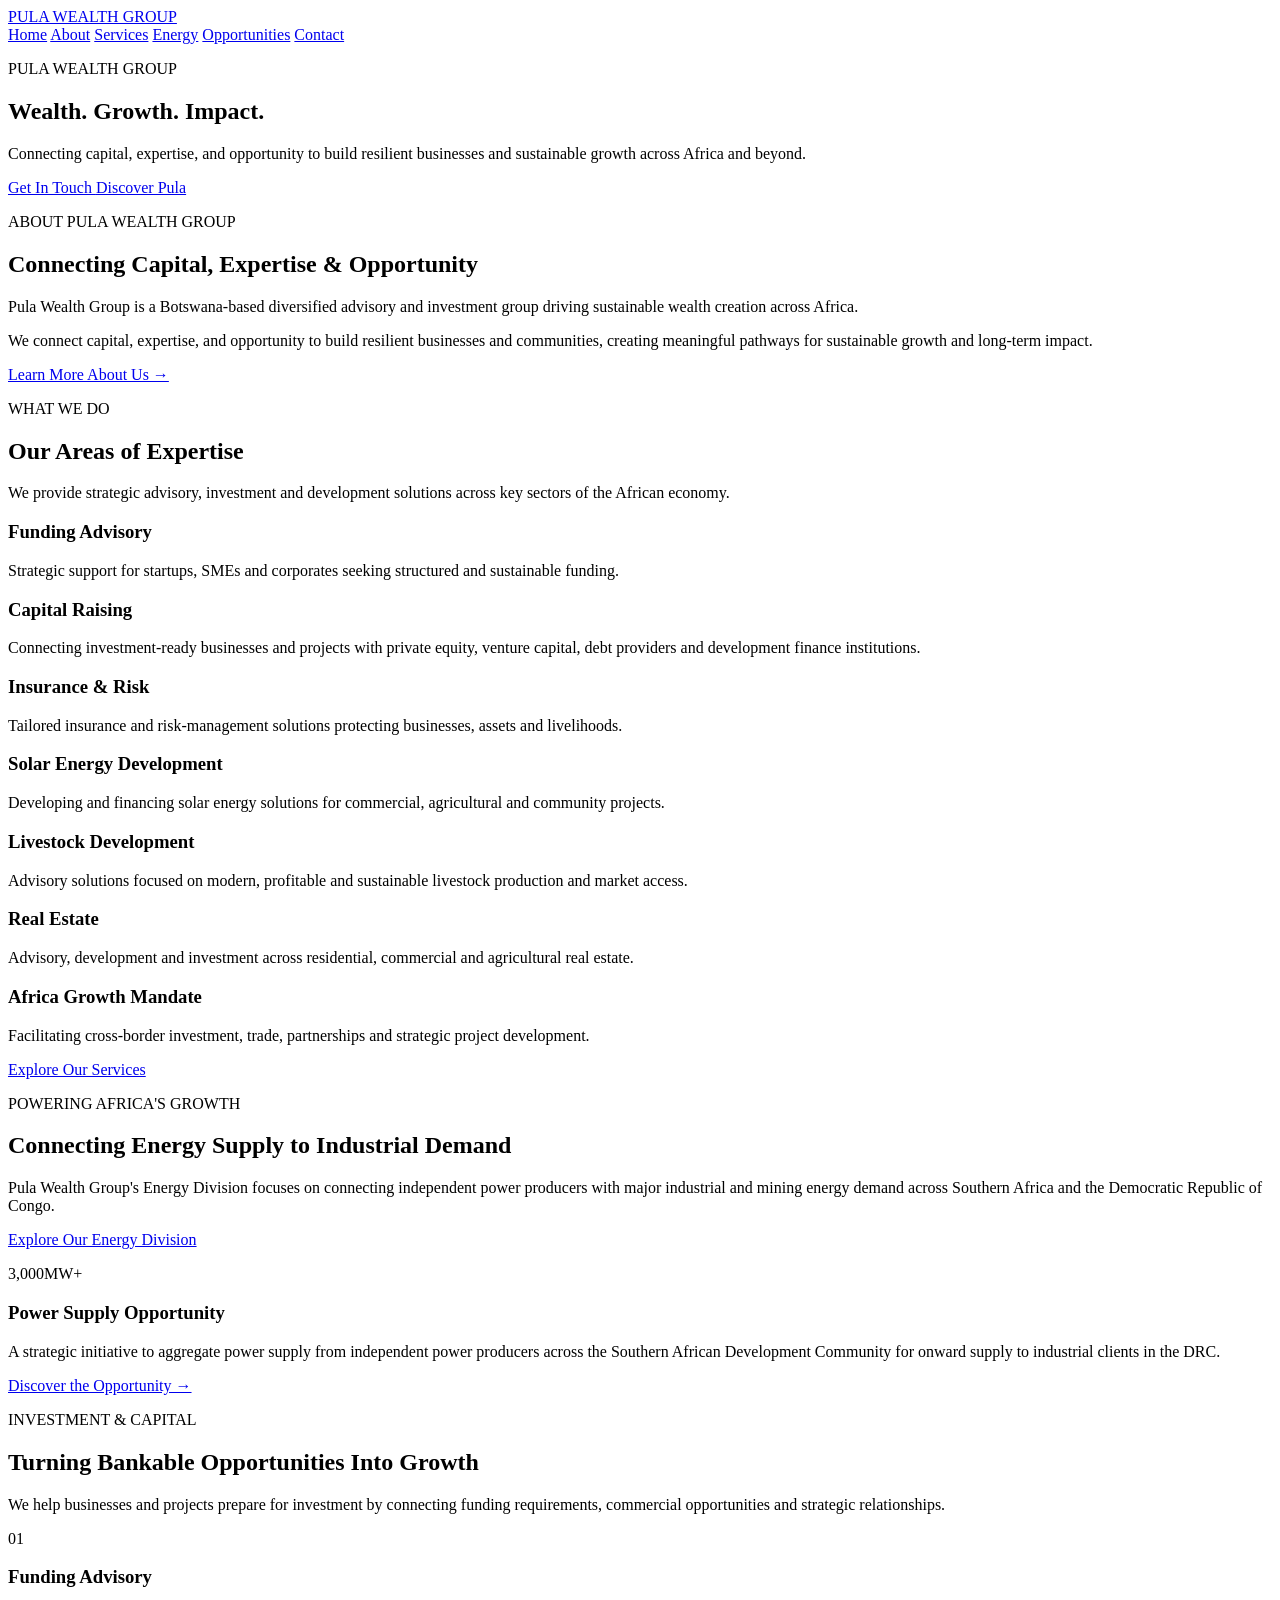
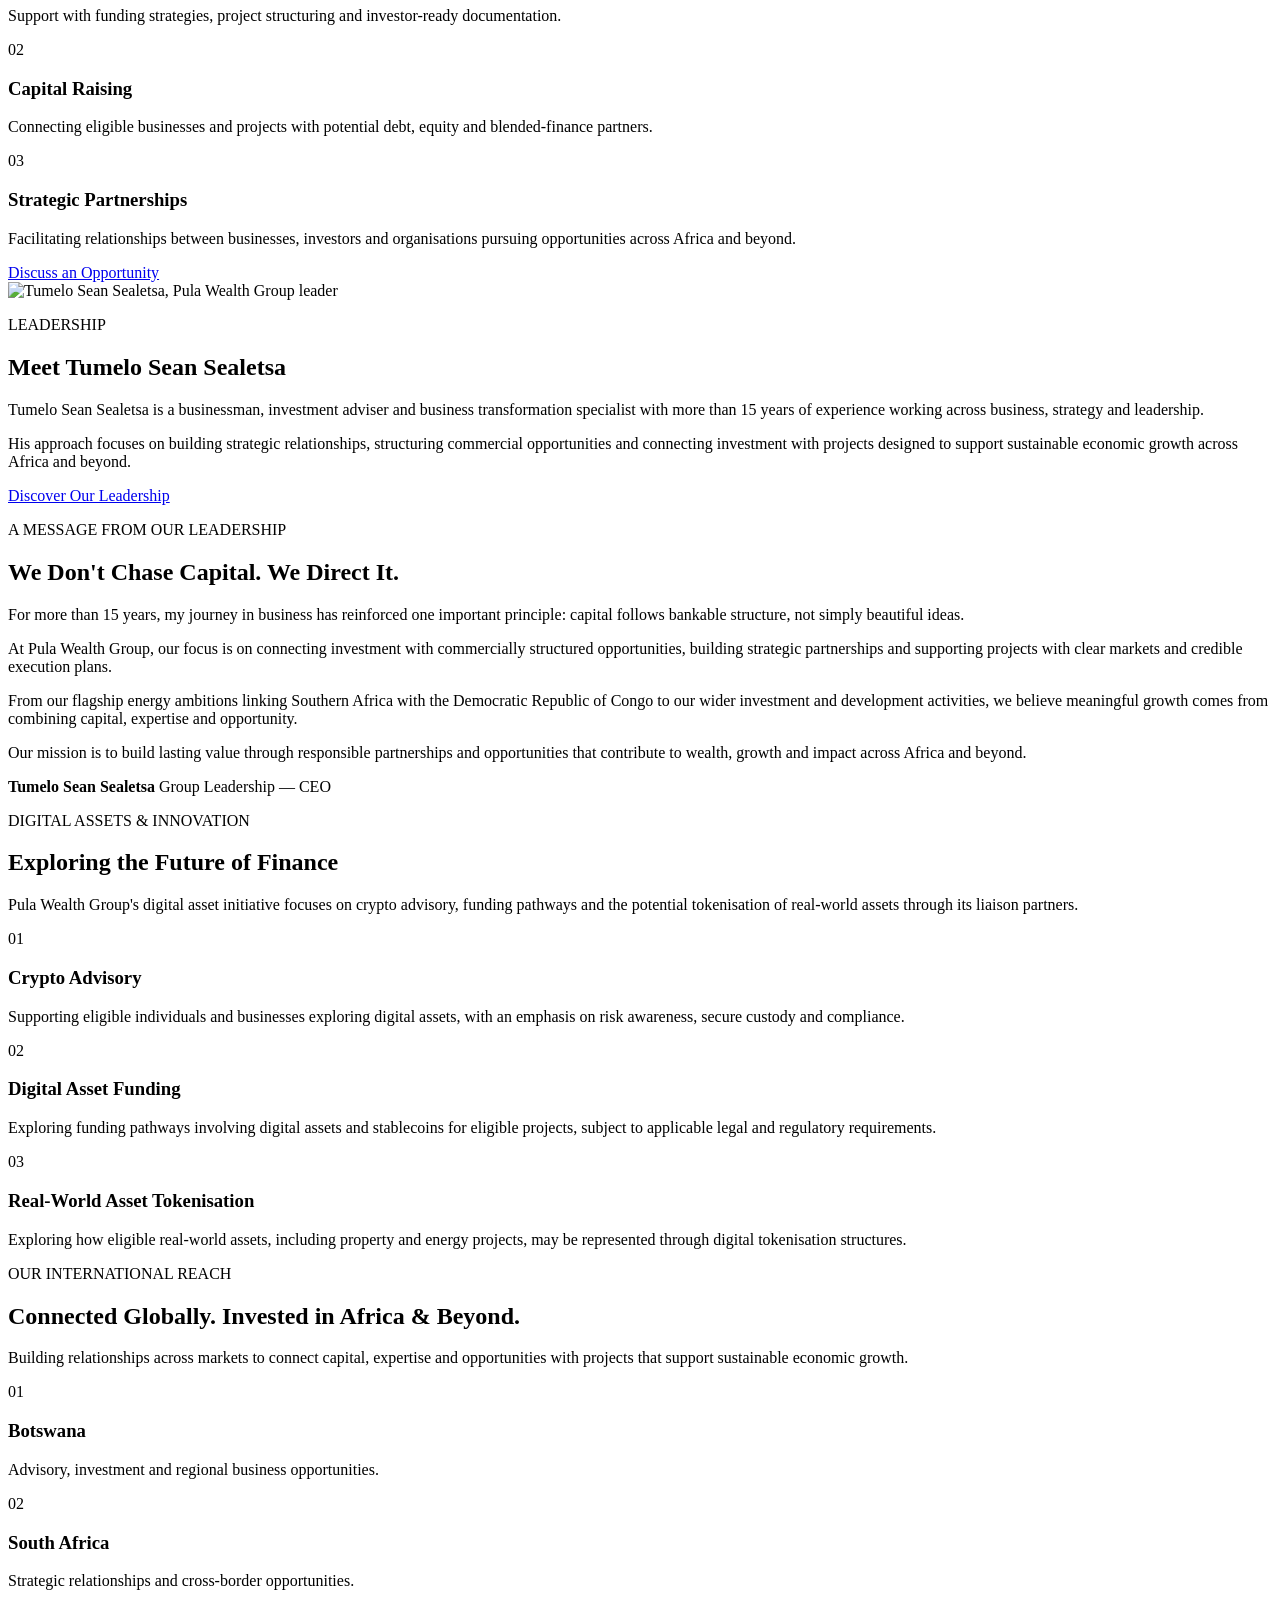
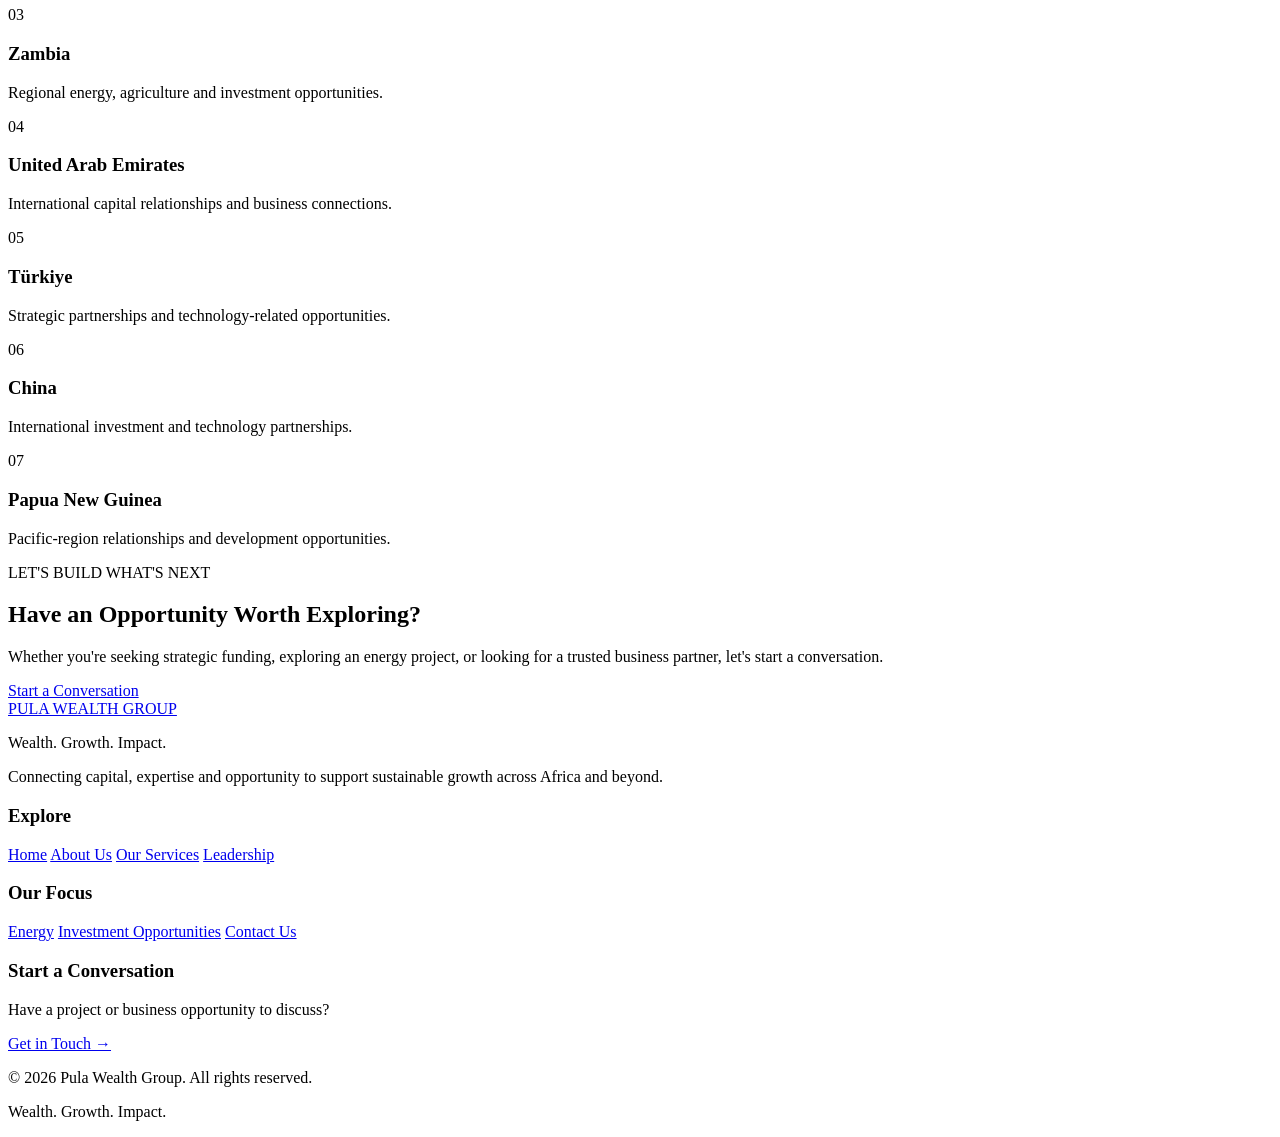
==== index.html @ 438a5166 "Add files via upload" ====
<!DOCTYPE html> 
<html lang="en">
<head>
    <meta charset="UTF-8"> 
    <meta name="viewport" content="width=device-width, initial-scale=1.0">
    
    <title>Pula Wealth Group</title>
    <link rel="icon" type="image/svg+xml" href="images/favicon.svg">

    <link rel="stylesheet" href="css/style.css"> 
</head>

<body>

    <header class="site-header"> 
       <div class="container nav-container">

          <a href="index.html" class="logo">
             PULA WEALTH GROUP
          </a>

          <nav class="main-nav">
               <a href="index.html">Home</a>
               <a href="about.html">About</a>
               <a href="services.html">Services</a>
               <a href="energy.html">Energy</a>
               <a href="opportunities.html">Opportunities</a>
               <a href="contact.html">Contact</a>
          </nav>

        </div>
    </header>

    <section class="hero">

        <div class="container hero-content">
            <div class="hero-text">
                <p class="hero-label">PULA WEALTH GROUP</p>

                <h1>Wealth. Growth. Impact.</h1>

                <p class="hero-description">
                    Connecting capital, expertise, and opportunity to build
                    resilient businesses and sustainable growth across Africa
                    and beyond.
                </p>

                <div class="hero-buttons"> 
                     <a href="contact.html" class="btn btn-primary">
                        Get In Touch
                     </a>

                     <a href="about.html" class="btn btn-secondary">
                        Discover Pula
                     </a>
                </div>
            </section>

                <section class="intro-section">

        <div class="container intro-content">

            <div class="intro-heading">
                <p class="section-label">ABOUT PULA WEALTH GROUP</p>

                <h2>Connecting Capital, Expertise & Opportunity</h2>
            </div>

            <div class="intro-text">
                <p>
                    Pula Wealth Group is a Botswana-based diversified advisory
                    and investment group driving sustainable wealth creation
                    across Africa.
                </p>

                <p>
                    We connect capital, expertise, and opportunity to build
                    resilient businesses and communities, creating meaningful
                    pathways for sustainable growth and long-term impact.
                </p>

                <a href="about.html" class="text-link">
                    Learn More About Us →
                </a>
            </div>

        </div>

    </section>

        <section class="services-section">

        <div class="container">

            <div class="services-heading">
                <p class="section-label">WHAT WE DO</p>

                <h2>Our Areas of Expertise</h2>

                <p>
                    We provide strategic advisory, investment and development
                    solutions across key sectors of the African economy.
                </p>
            </div>

            <div class="services-grid">

                <div class="service-card">
                    <h3>Funding Advisory</h3>
                    <p>
                        Strategic support for startups, SMEs and corporates
                        seeking structured and sustainable funding.
                    </p>
                </div>

                <div class="service-card">
                    <h3>Capital Raising</h3>
                    <p>
                        Connecting investment-ready businesses and projects
                        with private equity, venture capital, debt providers
                        and development finance institutions.
                    </p>
                </div>

                <div class="service-card">
                    <h3>Insurance & Risk</h3>
                    <p>
                        Tailored insurance and risk-management solutions
                        protecting businesses, assets and livelihoods.
                    </p>
                </div>

                <div class="service-card">
                    <h3>Solar Energy Development</h3>
                    <p>
                        Developing and financing solar energy solutions for
                        commercial, agricultural and community projects.
                    </p>
                </div>

                <div class="service-card">
                    <h3>Livestock Development</h3>
                    <p>
                        Advisory solutions focused on modern, profitable and
                        sustainable livestock production and market access.
                    </p>
                </div>

                <div class="service-card">
                    <h3>Real Estate</h3>
                    <p>
                        Advisory, development and investment across residential,
                        commercial and agricultural real estate.
                    </p>
                </div>

                <div class="service-card">
                    <h3>Africa Growth Mandate</h3>
                    <p>
                        Facilitating cross-border investment, trade,
                        partnerships and strategic project development.
                    </p>
                </div>

            </div>

            <div class="services-button">
                <a href="services.html" class="btn btn-primary">
                    Explore Our Services
                </a>
            </div>

        </div>

    </section>

        <!-- ENERGY DIVISION -->

    <section class="energy-section">

        <div class="container energy-container">

            <div class="energy-content">

                <p class="section-label">POWERING AFRICA'S GROWTH</p>

                <h2>Connecting Energy Supply to Industrial Demand</h2>

                <p class="energy-description">
                    Pula Wealth Group's Energy Division focuses on connecting
                    independent power producers with major industrial and
                    mining energy demand across Southern Africa and the
                    Democratic Republic of Congo.
                </p>

                <a href="energy.html" class="btn btn-primary">
                    Explore Our Energy Division
                </a>

            </div>

            <div class="energy-highlight">

                <p class="energy-number">3,000MW+</p>

                <h3>Power Supply Opportunity</h3>

                <p>
                    A strategic initiative to aggregate power supply from
                    independent power producers across the Southern African
                    Development Community for onward supply to industrial
                    clients in the DRC.
                </p>

                <a href="opportunities.html" class="energy-link">
                    Discover the Opportunity →
                </a>

            </div>

        </div>

    </section>

        <!-- INVESTMENT AND CAPITAL RAISING -->

    <section class="investment-section">

        <div class="container investment-container">

            <div class="investment-heading">

                <p class="section-label">INVESTMENT & CAPITAL</p>

                <h2>Turning Bankable Opportunities Into Growth</h2>

                <p>
                    We help businesses and projects prepare for investment by
                    connecting funding requirements, commercial opportunities
                    and strategic relationships.
                </p>

            </div>

            <div class="investment-grid">

                <div class="investment-card">

                    <span class="investment-number">01</span>

                    <h3>Funding Advisory</h3>

                    <p>
                        Support with funding strategies, project structuring
                        and investor-ready documentation.
                    </p>

                </div>

                <div class="investment-card">

                    <span class="investment-number">02</span>

                    <h3>Capital Raising</h3>

                    <p>
                        Connecting eligible businesses and projects with
                        potential debt, equity and blended-finance partners.
                    </p>

                </div>

                <div class="investment-card">

                    <span class="investment-number">03</span>

                    <h3>Strategic Partnerships</h3>

                    <p>
                        Facilitating relationships between businesses,
                        investors and organisations pursuing opportunities
                        across Africa and beyond.
                    </p>

                </div>

            </div>

            <div class="investment-action">

                <a href="contact.html" class="btn btn-primary">
                    Discuss an Opportunity
                </a>

            </div>

        </div>

    </section>

        <!-- LEADERSHIP SECTION -->

    <section class="leadership-section">

        <div class="container leadership-container">

            <div class="leader-image-placeholder">
    <img src="images/tumelo-sean-sealetsa.jpeg" alt="Tumelo Sean Sealetsa, Pula Wealth Group leader">
</div>
          </div>

            <div class="leadership-content">

                <p class="section-label">LEADERSHIP</p>

                <h2>Meet Tumelo Sean Sealetsa</h2>

              <p>
                     Tumelo Sean Sealetsa is a businessman, investment adviser
                    and business transformation specialist with more than
                    15 years of experience working across business, strategy
                    and leadership.
                 </p>

                 <p>
                     His approach focuses on building strategic relationships,
                    structuring commercial opportunities and connecting
                    investment with projects designed to support sustainable
                    economic growth across Africa and beyond.
                </p>

                <a href="leadership.html" class="btn btn-primary">
                    Discover Our Leadership
                </a>

            </div>

        </div>

    </section>

        <!-- MESSAGE FROM THE CEO -->

    <section class="ceo-message-section">

        <div class="container ceo-message-container">

            <div class="ceo-message-heading">

                <p class="section-label">A MESSAGE FROM OUR LEADERSHIP</p>

                <h2>We Don't Chase Capital. We Direct It.</h2>

            </div>

            <div class="ceo-message-content">

                <p>
                    For more than 15 years, my journey in business has reinforced
                    one important principle: capital follows bankable structure,
                    not simply beautiful ideas.
                </p>

                <p>
                    At Pula Wealth Group, our focus is on connecting investment
                    with commercially structured opportunities, building
                    strategic partnerships and supporting projects with clear
                    markets and credible execution plans.
                </p>

                <p>
                    From our flagship energy ambitions linking Southern Africa
                    with the Democratic Republic of Congo to our wider investment
                    and development activities, we believe meaningful growth
                    comes from combining capital, expertise and opportunity.
                </p>

                <p>
                    Our mission is to build lasting value through responsible
                    partnerships and opportunities that contribute to wealth,
                    growth and impact across Africa and beyond.
                </p>

                <div class="ceo-message-signature">

                    <strong>Tumelo Sean Sealetsa</strong>

                    <span>Group Leadership — CEO</span>

                </div>

            </div>

        </div>

    </section>

        <!-- CRYPTO AND DIGITAL ASSETS -->

    <section class="crypto-section">

        <div class="container crypto-container">

            <div class="crypto-heading">

                <p class="section-label">DIGITAL ASSETS & INNOVATION</p>

                <h2>Exploring the Future of Finance</h2>

                <p>
                    Pula Wealth Group's digital asset initiative focuses on
                    crypto advisory, funding pathways and the potential
                    tokenisation of real-world assets through its liaison
                    partners.
                </p>

            </div>

            <div class="crypto-grid">

                <div class="crypto-card">

                    <div class="crypto-icon">01</div>

                    <h3>Crypto Advisory</h3>

                    <p>
                        Supporting eligible individuals and businesses
                        exploring digital assets, with an emphasis on risk
                        awareness, secure custody and compliance.
                    </p>

                </div>

                <div class="crypto-card">

                    <div class="crypto-icon">02</div>

                    <h3>Digital Asset Funding</h3>

                    <p>
                        Exploring funding pathways involving digital assets
                        and stablecoins for eligible projects, subject to
                        applicable legal and regulatory requirements.
                    </p>

                </div>

                <div class="crypto-card">

                    <div class="crypto-icon">03</div>

                    <h3>Real-World Asset Tokenisation</h3>

                    <p>
                        Exploring how eligible real-world assets, including
                        property and energy projects, may be represented
                        through digital tokenisation structures.
                    </p>

                </div>

            </div>

        </div>

    </section>

        <!-- GLOBAL PRESENCE -->

    <section class="global-section">

        <div class="container">

            <div class="global-heading">

                <p class="section-label">OUR INTERNATIONAL REACH</p>

                <h2>Connected Globally. Invested in Africa & Beyond.</h2>

                <p>
                    Building relationships across markets to connect capital,
                    expertise and opportunities with projects that support
                    sustainable economic growth.
                </p>

            </div>

            <div class="global-grid">

                <div class="global-card">
                    <span class="global-number">01</span>
                    <h3>Botswana</h3>
                    <p>Advisory, investment and regional business opportunities.</p>
                </div>

                <div class="global-card">
                    <span class="global-number">02</span>
                    <h3>South Africa</h3>
                    <p>Strategic relationships and cross-border opportunities.</p>
                </div>

                <div class="global-card">
                    <span class="global-number">03</span>
                    <h3>Zambia</h3>
                    <p>Regional energy, agriculture and investment opportunities.</p>
                </div>

                <div class="global-card">
                    <span class="global-number">04</span>
                    <h3>United Arab Emirates</h3>
                    <p>International capital relationships and business connections.</p>
                </div>

                <div class="global-card">
                    <span class="global-number">05</span>
                    <h3>Türkiye</h3>
                    <p>Strategic partnerships and technology-related opportunities.</p>
                </div>

                <div class="global-card">
                    <span class="global-number">06</span>
                    <h3>China</h3>
                    <p>International investment and technology partnerships.</p>
                </div>

                <div class="global-card">
                    <span class="global-number">07</span>
                    <h3>Papua New Guinea</h3>
                    <p>Pacific-region relationships and development opportunities.</p>
                </div>

            </div>

        </div>

    </section>

    <!-- CONTACT CALL TO ACTION -->
<section class="contact-cta">
    <div class="container contact-cta-content">
        <p class="section-label">LET'S BUILD WHAT'S NEXT</p>

        <h2>Have an Opportunity Worth Exploring?</h2>

        <p>
            Whether you're seeking strategic funding, exploring an energy project,
            or looking for a trusted business partner, let's start a conversation.
        </p>

        <a href="contact.html" class="btn btn-primary">
            Start a Conversation
        </a>
    </div>
</section>

<!-- FOOTER -->
<footer class="site-footer">
    <div class="container footer-grid">

        <div class="footer-brand">
            <a href="index.html" class="footer-logo">PULA WEALTH GROUP</a>

            <p>
                Wealth. Growth. Impact.
            </p>

            <p class="footer-description">
                Connecting capital, expertise and opportunity to support
                sustainable growth across Africa and beyond.
            </p>
        </div>

        <div class="footer-links">
            <h3>Explore</h3>
            <a href="index.html">Home</a>
            <a href="about.html">About Us</a>
            <a href="services.html">Our Services</a>
            <a href="leadership.html">Leadership</a>
        </div>

        <div class="footer-links">
            <h3>Our Focus</h3>
            <a href="energy.html">Energy</a>
            <a href="opportunities.html">Investment Opportunities</a>
            <a href="contact.html">Contact Us</a>
        </div>

        <div class="footer-contact">
            <h3>Start a Conversation</h3>
            <p>Have a project or business opportunity to discuss?</p>
            <a href="contact.html" class="footer-contact-link">
                Get in Touch →
            </a>
        </div>

    </div>

    <div class="container footer-bottom">
        <p>© 2026 Pula Wealth Group. All rights reserved.</p>
        <p>Wealth. Growth. Impact.</p>
    </div>
</footer>

</body>
</html>
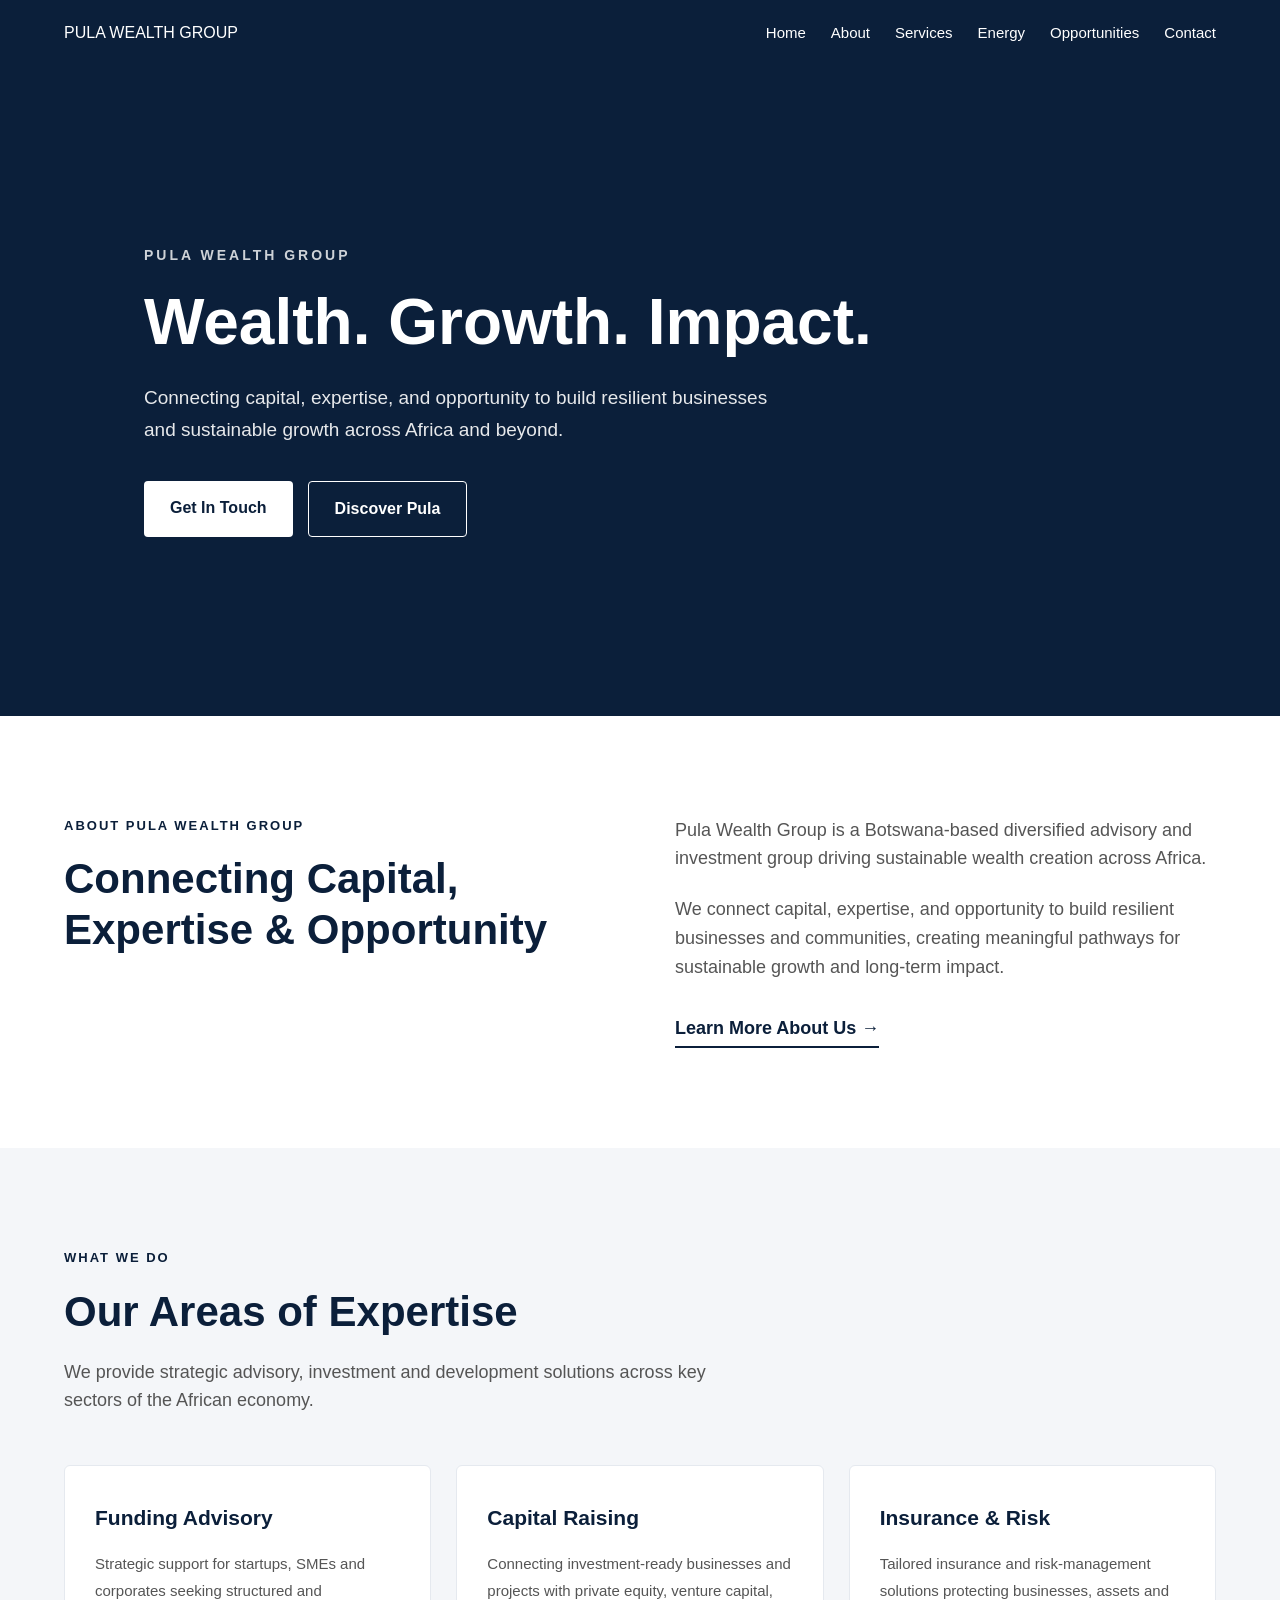
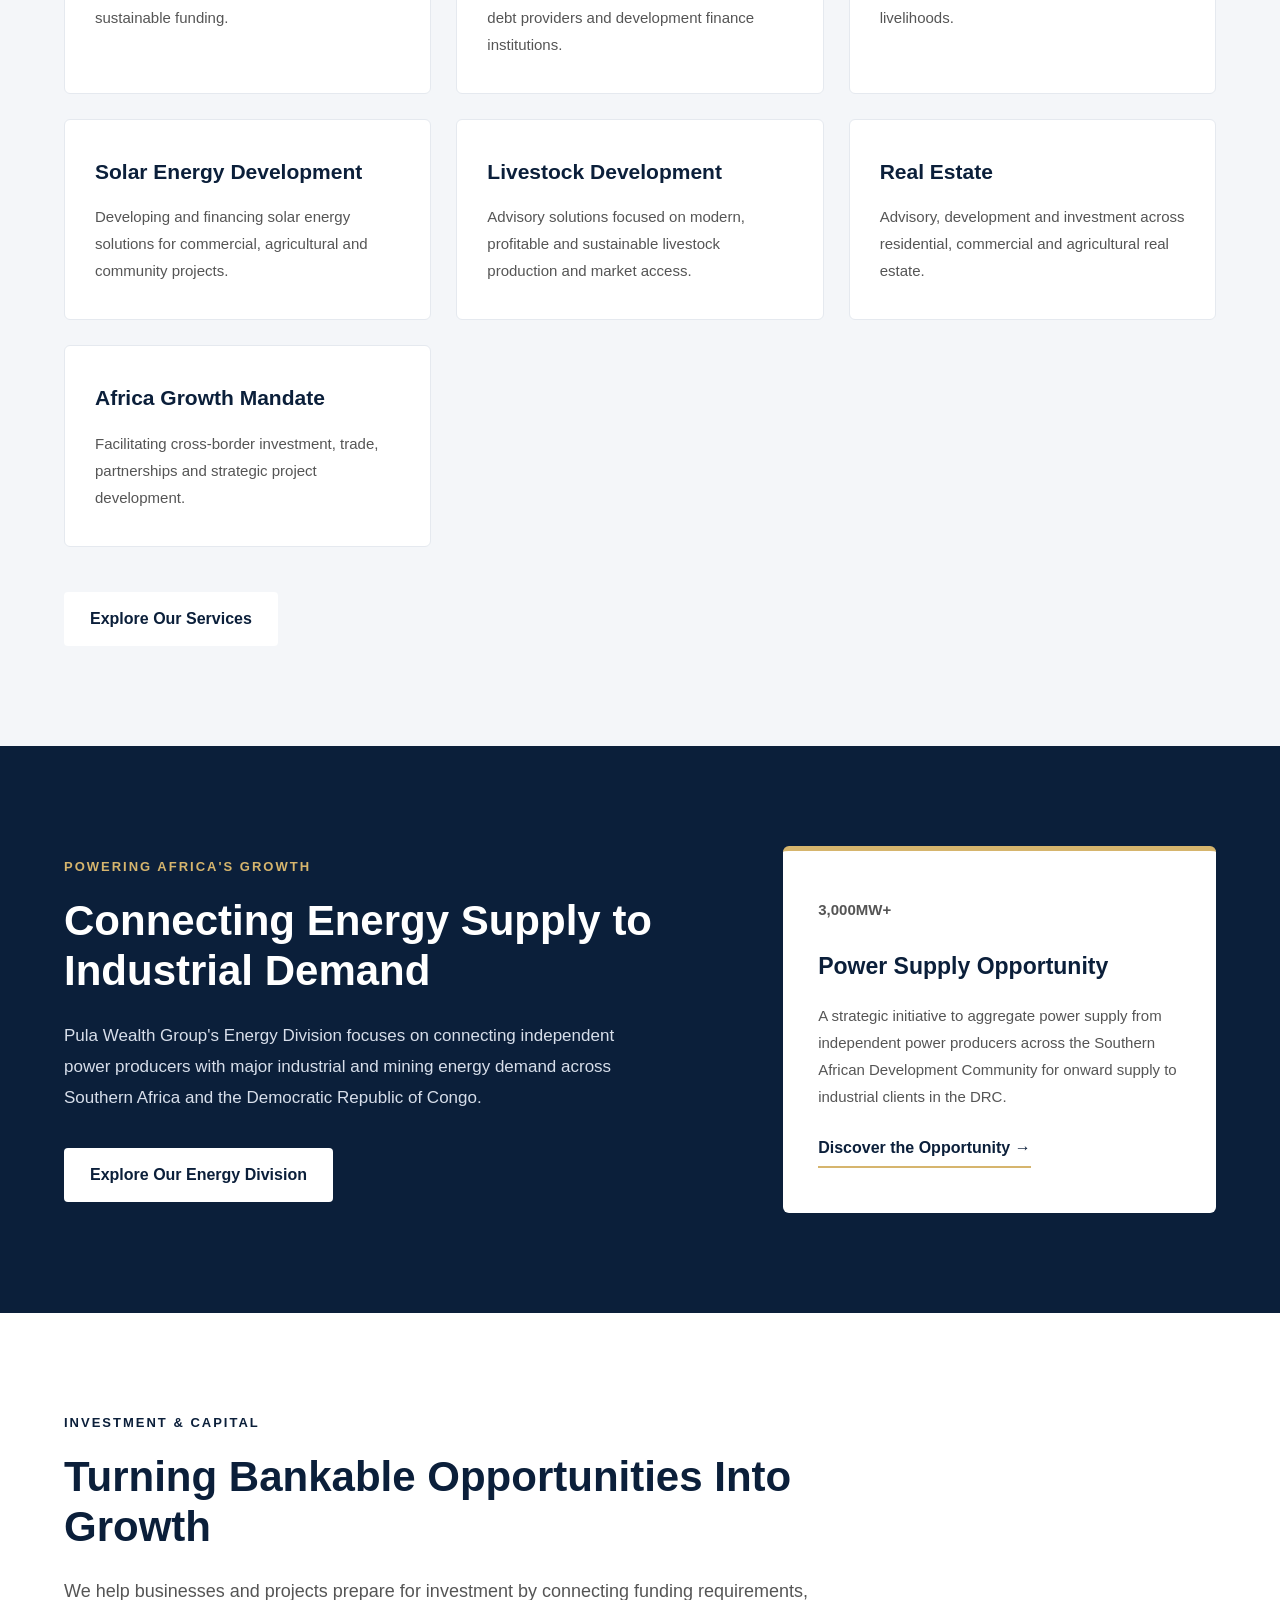
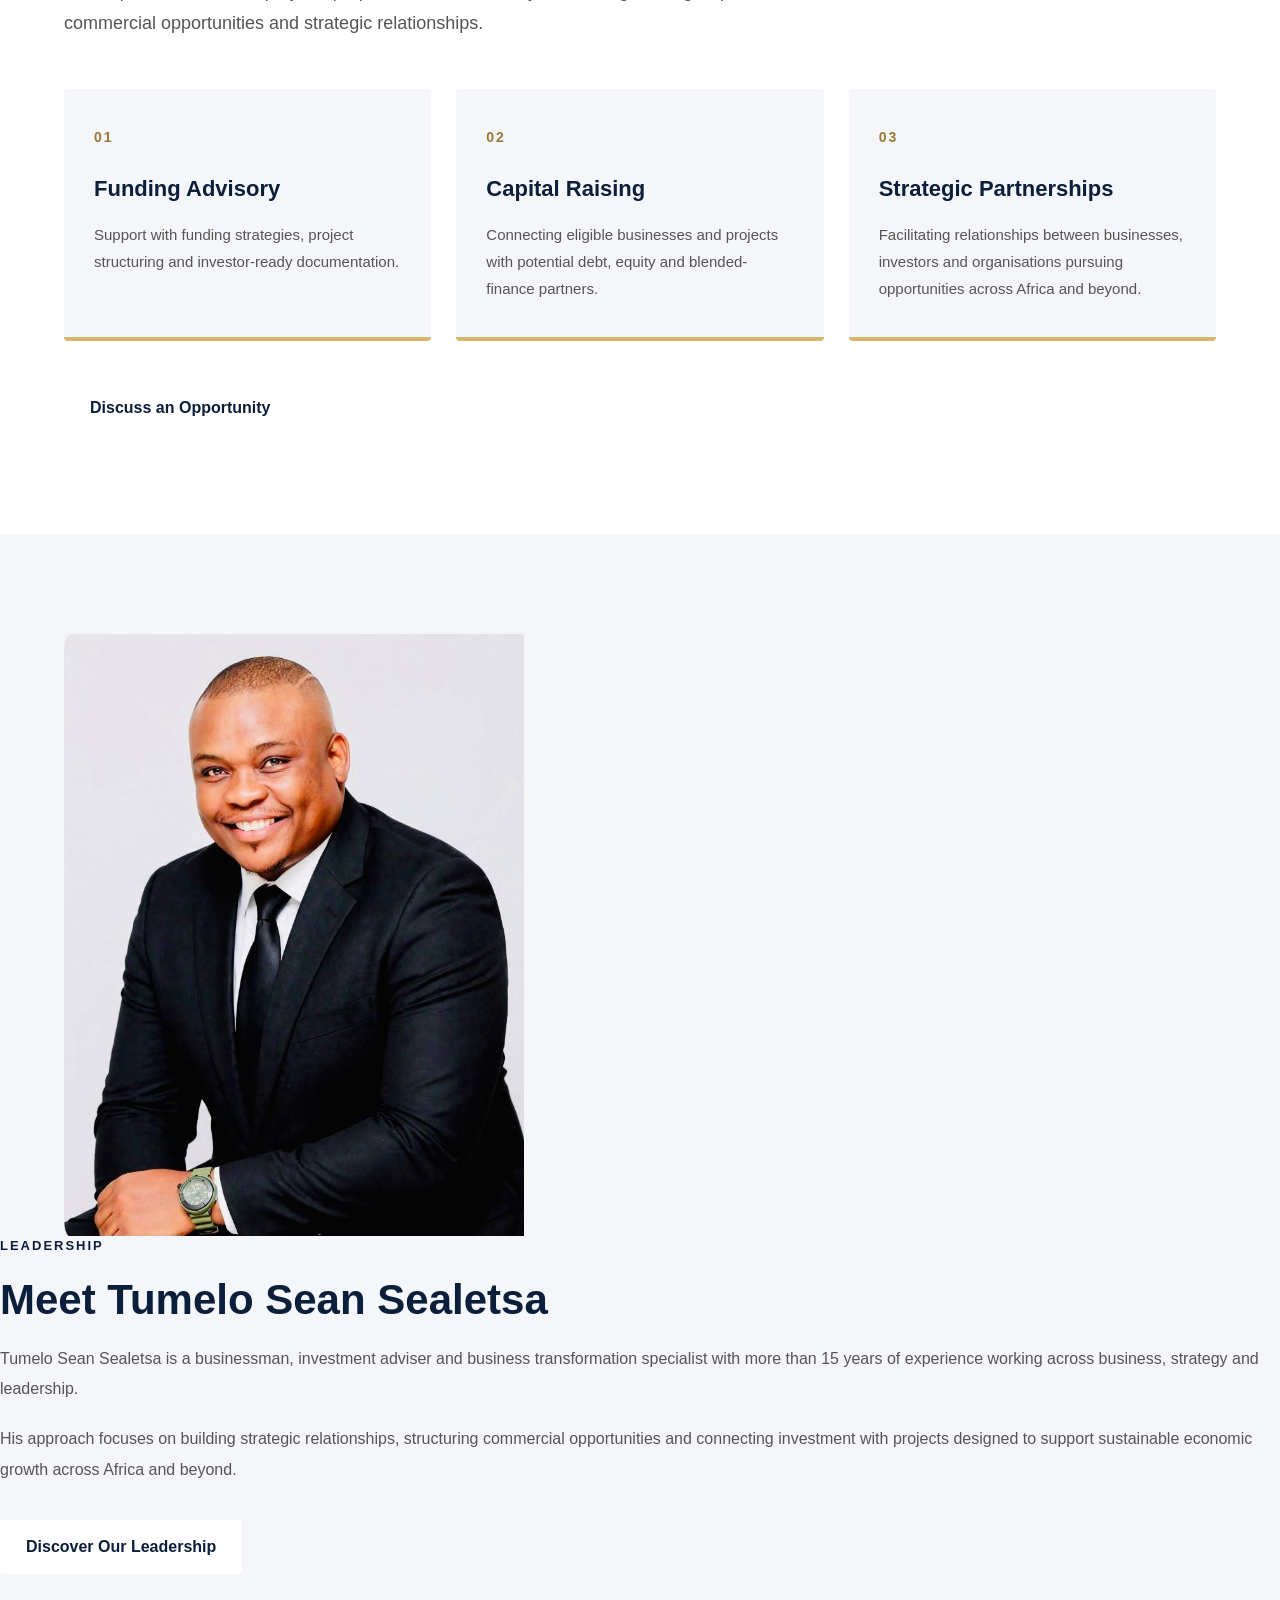
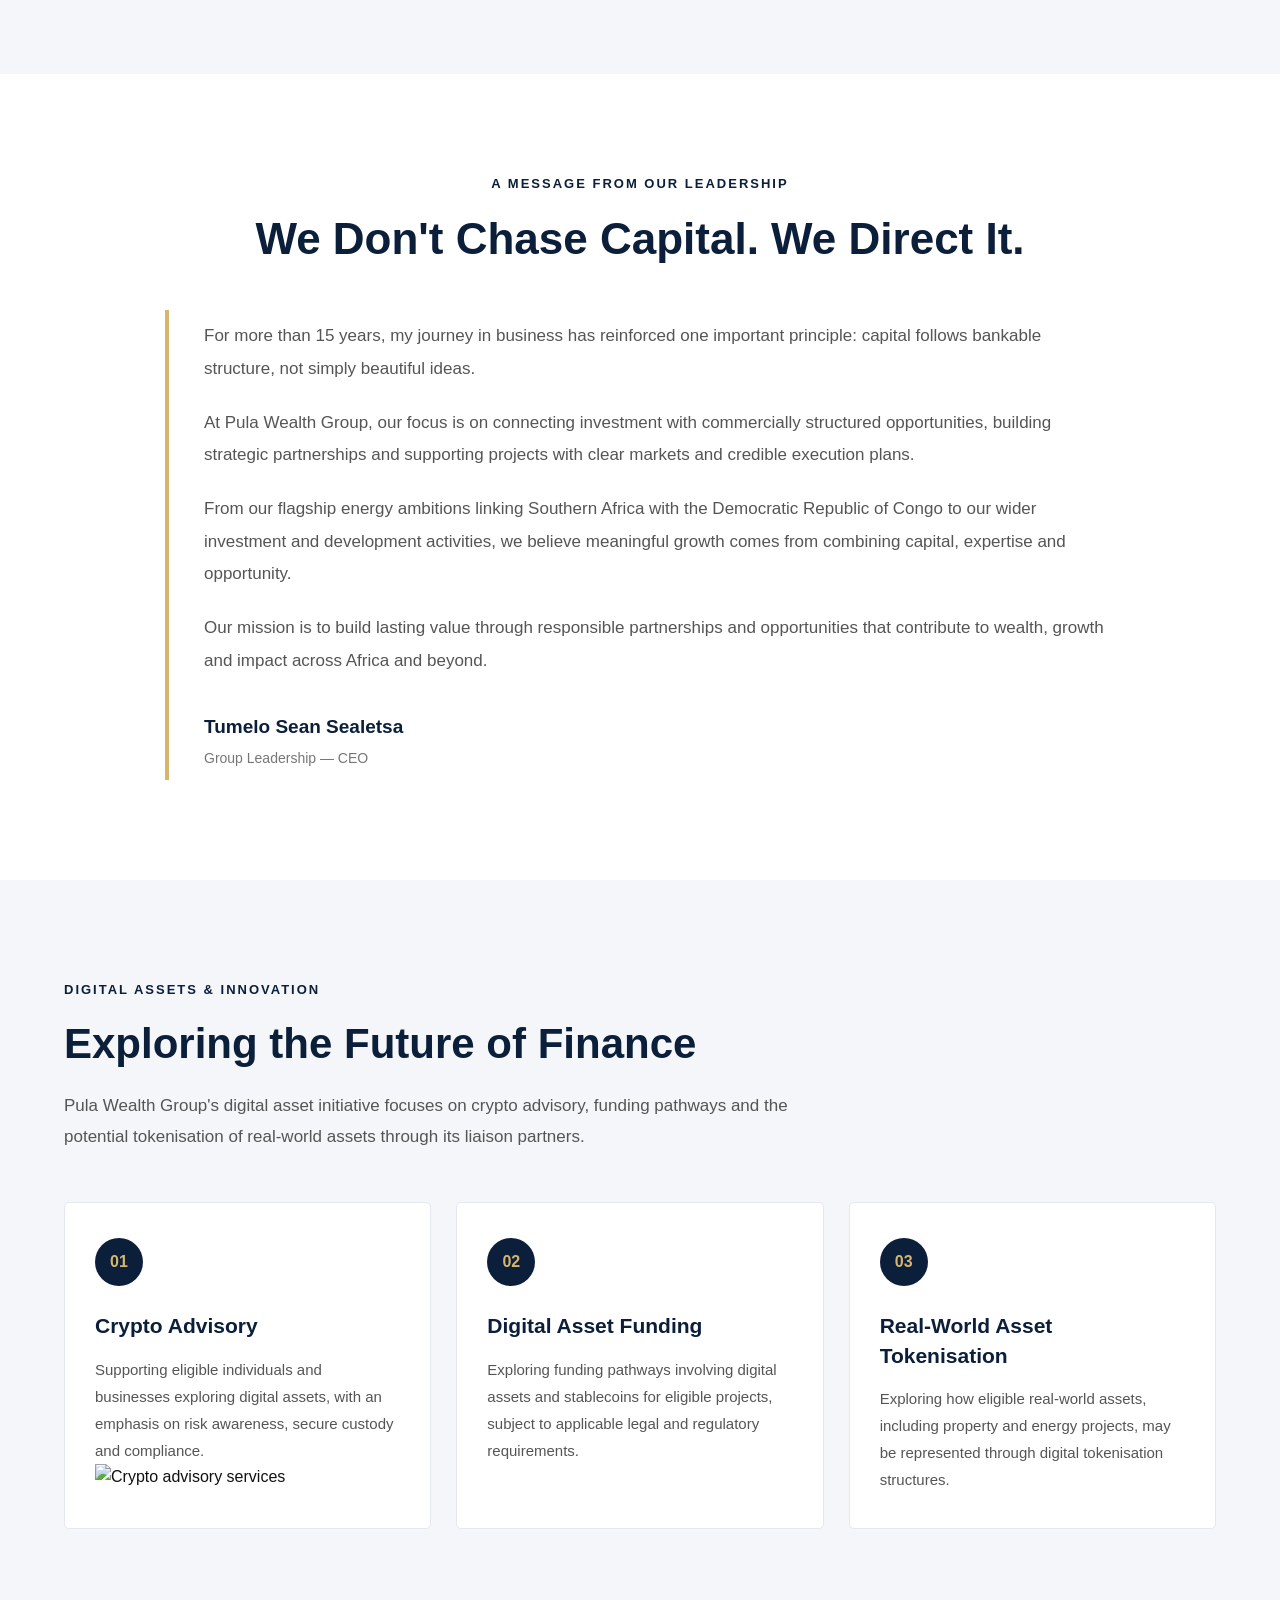
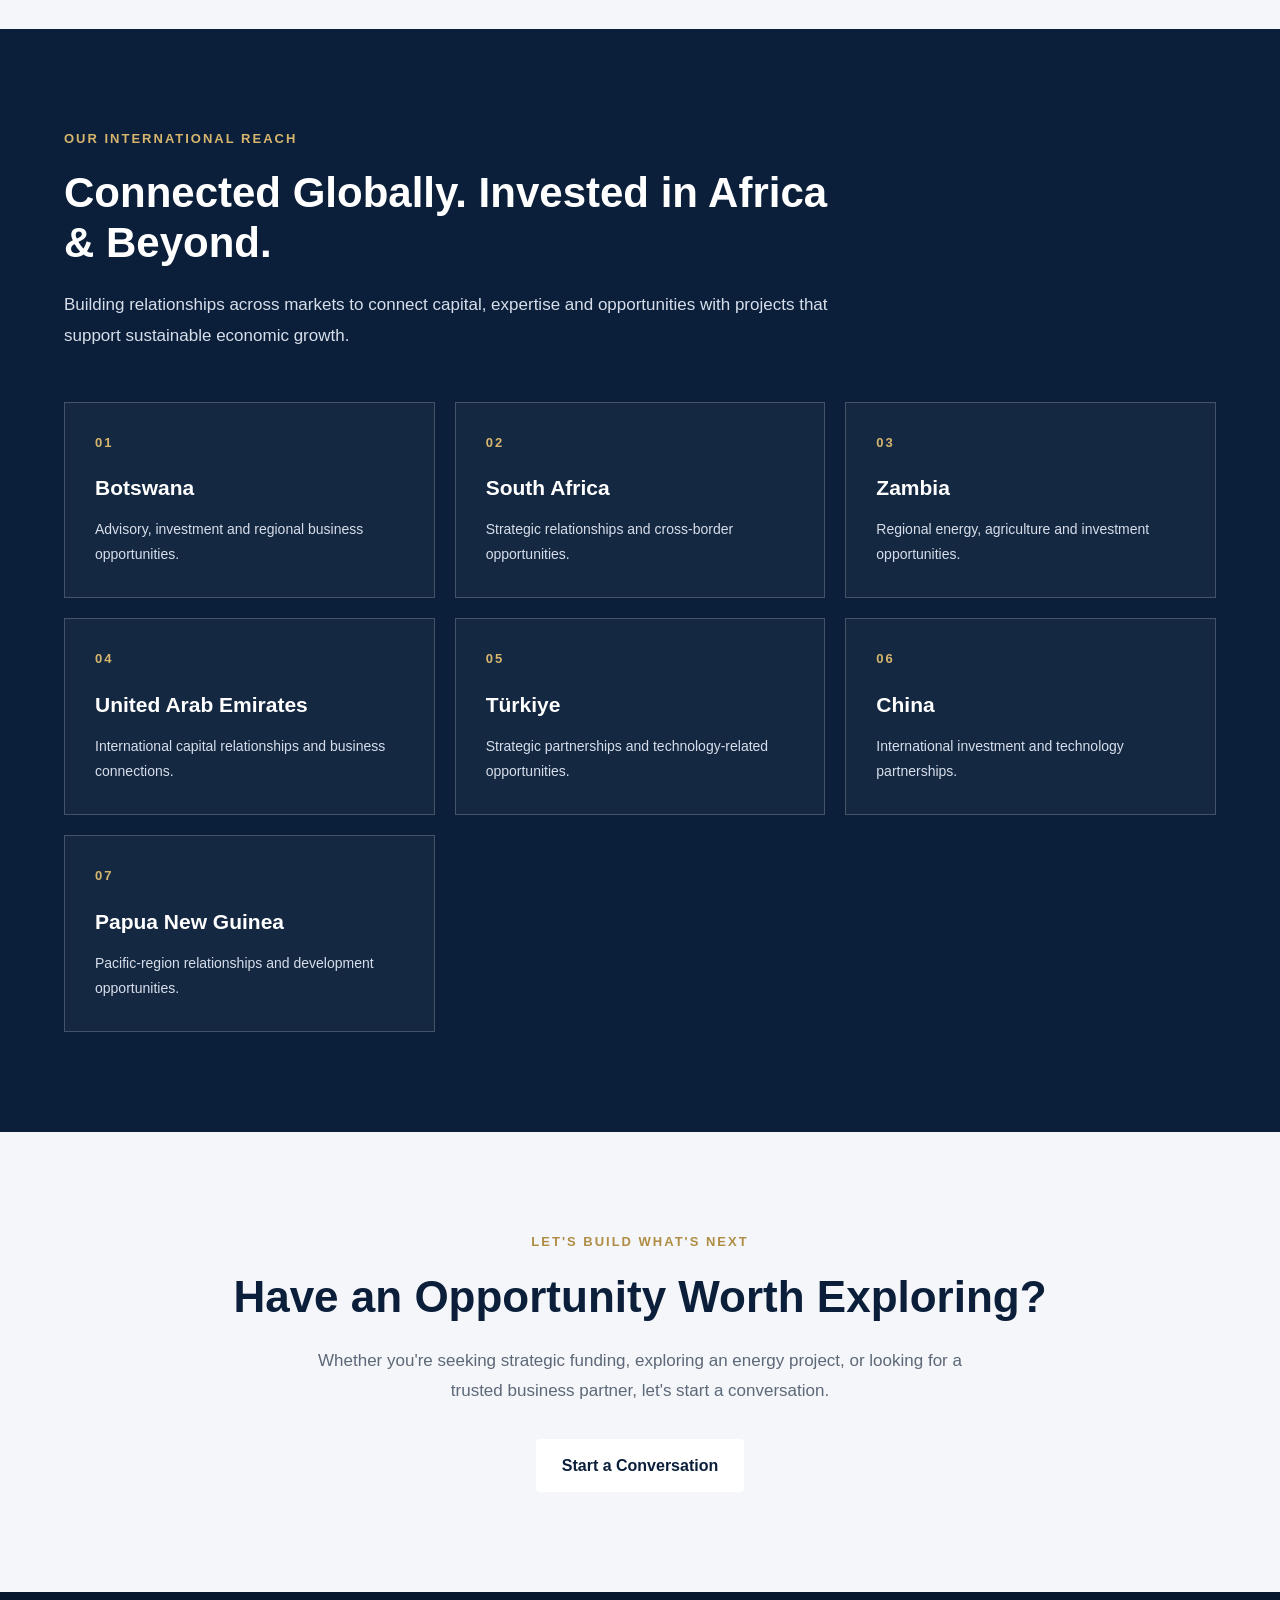
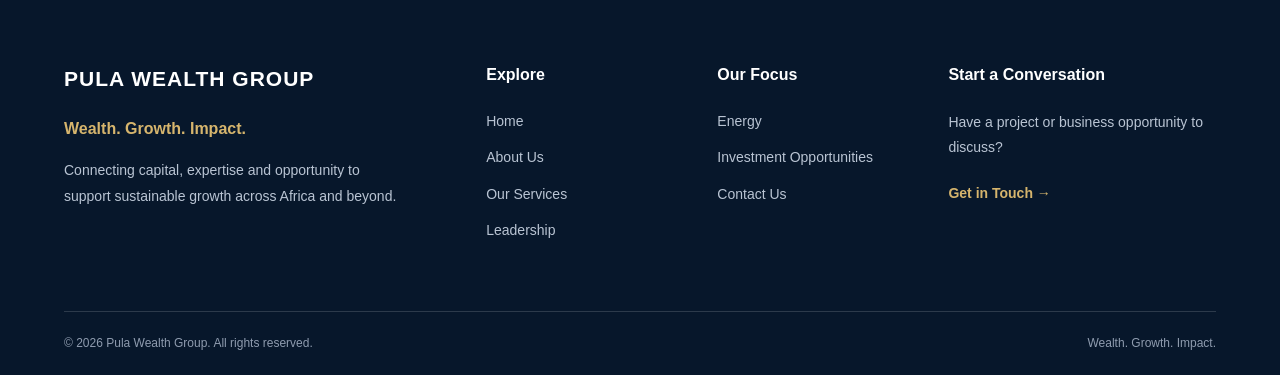
==== commit cb4a2545: "Add files via upload" ====
--- a/index.html
+++ b/index.html
@@ -430,6 +430,13 @@
                         awareness, secure custody and compliance.
                     </p>
 
+                    <img
+    src="images/crypto-advisory.jpeg"
+    alt="Crypto advisory services"
+    class="crypto-advisory-image"
+    loading="lazy"
+>
+
                 </div>
 
                 <div class="crypto-card">
--- a/css/style.css
+++ b/css/style.css
@@ -0,0 +1,3133 @@
+/* PULA WEALTH GROUP */
+
+* { 
+    margin: 0;
+    padding: 0;
+    box-sizing: border-box;
+}
+
+html { 
+    scroll-behavior: smooth;
+}
+
+body { 
+    font-family: Arial, Helvetica, sans-serif;
+    background-color: #ffffff;
+    color: #111111;
+    line-height: 1.6;
+}
+
+img { 
+    max-width: 100%;
+    display: block;
+}
+
+a { 
+    text-decoration: none;
+    color: inherit;
+}
+
+button,
+input,
+textarea { 
+    font: inherit;
+}
+
+.container { 
+    width: 90%;
+    max-width: 1200px;
+    margin: 0 auto;
+}
+
+/* HEADER */
+
+.site-header  { 
+    background-color: #0b1f3a;
+    color: #ffffff;
+    padding: 20px 0;
+}
+
+.nav-container { 
+    display: flex;
+    align-items: center;
+    justify-content: space-between;
+    gap: 30px;
+}
+
+.logon{ 
+    font-size: 20px;
+    font-weight: 700;
+    letter-spacing: 1px;
+}
+
+.main-nav { 
+    display: flex;
+    align-items: center;
+    gap: 25px;
+}
+
+.main-nav a { 
+    font-size: 15px;
+    font-weight: 500;
+    transition: 0.3s ease;
+}
+
+.main-nav a:hover { 
+    opacity: 0.7;
+}
+
+/* HERO SECTION */
+
+.hero { 
+    min-height: 650px;
+    background-color: #0b1f3a;
+    color: #ffffff;
+    display: flex;
+    align-items: center;
+}
+
+.hero-content { 
+    padding: 80px;
+}
+
+.hero-text { 
+    max-width: 750px;
+}
+
+.hero-label { 
+    font-size: 14px;
+    font-weight: 700;
+    letter-spacing: 3px;
+    margin-bottom: 20px;
+    opacity: 0.8;
+}
+
+.hero h1 { 
+    font-size: 64px;
+    line-height: 1.1;
+    margin-bottom: 25px;
+}
+
+.hero-description { 
+    max-width: 650px;
+    font-size: 19px;
+    line-height: 1.7;
+    margin-bottom: 35px;
+    opacity: 0.9;
+}
+
+.hero-buttons { 
+    display: flex;
+    gap: 15px;
+    flex-wrap: wrap;
+}
+
+.btn { 
+    display: inline-block;
+    padding: 14px 26px;
+    font-weight: 600;
+    border-radius: 4px;
+    transition: 0.3s ease;
+}
+
+.btn-primary { 
+    background-color: #ffffff;
+    color: #0b1f3a;
+}
+
+.btn-primary:hover { 
+    opacity: 0.85;
+}
+
+.btn-secondary { 
+    border: 1px solid #ffffff;
+    color: #ffffff;
+}
+
+.btn-secondary:hover { 
+    background-color: #ffffff;
+    color: #0b1f3a;
+}
+
+/* MOBILE RESPONSIVE */
+
+@media (max-width: 768px) {
+
+    .nav-container {
+        flex-direction: column;
+        align-items: flex-start;
+    }
+
+    .main-nav {
+        width: 100%;
+        flex-wrap: wrap;
+        gap: 15px;
+    }
+
+    .main-nav a {
+        font-size: 14px;
+    }
+
+    .hero {
+        min-height: 600px;
+    }
+
+    .hero h1 {
+        font-size: 44px;
+    }
+
+    .hero-description {
+        font-size: 17px;
+    }
+
+    .hero-content {
+        padding: 60px 0;
+    }
+
+}
+
+/* INTRO SECTION */
+
+.intro-section {
+    padding: 100px 0;
+    background-color: #ffffff;
+}
+
+.intro-content {
+    display: grid;
+    grid-template-columns: 1fr 1fr;
+    gap: 70px;
+    align-items: start;
+}
+
+.section-label {
+    font-size: 13px;
+    font-weight: 700;
+    letter-spacing: 2px;
+    color: #0b1f3a;
+    margin-bottom: 18px;
+}
+
+.intro-heading h2 {
+    font-size: 42px;
+    line-height: 1.2;
+    color: #0b1f3a;
+    max-width: 500px;
+}
+
+.intro-text {
+    font-size: 18px;
+    color: #555555;
+}
+
+.intro-text p {
+    margin-bottom: 22px;
+}
+
+.text-link {
+    display: inline-block;
+    margin-top: 10px;
+    color: #0b1f3a;
+    font-weight: 700;
+    border-bottom: 2px solid #0b1f3a;
+    padding-bottom: 4px;
+}
+
+/* MOBILE INTRO SECTION */
+
+@media (max-width: 768px) {
+
+    .intro-content {
+        grid-template-columns: 1fr;
+        gap: 35px;
+    }
+
+    .intro-heading h2 {
+        font-size: 34px;
+    }
+
+    .intro-text {
+        font-size: 17px;
+    }
+
+    .intro-section {
+        padding: 70px 0;
+    }
+
+}
+
+/* SERVICES SECTION */
+
+.services-section {
+    padding: 100px 0;
+    background-color: #f4f6f9;
+}
+
+.services-heading {
+    max-width: 700px;
+    margin-bottom: 50px;
+}
+
+.services-heading h2 {
+    font-size: 42px;
+    line-height: 1.2;
+    color: #0b1f3a;
+    margin-bottom: 20px;
+}
+
+.services-heading > p:last-child {
+    font-size: 18px;
+    color: #555555;
+}
+
+.services-grid {
+    display: grid;
+    grid-template-columns: repeat(3, 1fr);
+    gap: 25px;
+}
+
+.service-card {
+    background-color: #ffffff;
+    padding: 35px 30px;
+    border: 1px solid #e5e9ef;
+    border-radius: 6px;
+    transition: transform 0.3s ease, box-shadow 0.3s ease;
+}
+
+.service-card:hover {
+    transform: translateY(-5px);
+    box-shadow: 0 12px 30px rgba(11, 31, 58, 0.08);
+}
+
+.service-card h3 {
+    font-size: 21px;
+    color: #0b1f3a;
+    margin-bottom: 15px;
+}
+
+.service-card p {
+    font-size: 15px;
+    color: #555555;
+    line-height: 1.8;
+}
+
+.services-button {
+    margin-top: 45px;
+}
+
+/* RESPONSIVE SERVICES */
+
+@media (max-width: 900px) {
+
+    .services-grid {
+        grid-template-columns: repeat(2, 1fr);
+    }
+
+}
+
+@media (max-width: 600px) {
+
+    .services-section {
+        padding: 70px 0;
+    }
+
+    .services-heading h2 {
+        font-size: 34px;
+    }
+
+    .services-grid {
+        grid-template-columns: 1fr;
+    }
+
+    .service-card {
+        padding: 28px 24px;
+    }
+
+}
+
+/* ENERGY DIVISION SECTION */
+
+.energy-section {
+    padding: 100px 0;
+    background-color: #0b1f3a;
+    color: #ffffff;
+}
+
+.energy-container {
+    display: grid;
+    grid-template-columns: 1.2fr 0.8fr;
+    gap: 70px;
+    align-items: center;
+}
+
+.energy-content .section-label {
+    color: #d6b56d;
+}
+
+.energy-content h2 {
+    font-size: 42px;
+    line-height: 1.2;
+    margin-bottom: 25px;
+    max-width: 600px;
+}
+
+.energy-description {
+    font-size: 17px;
+    line-height: 1.8;
+    color: #d7deea;
+    margin-bottom: 35px;
+    max-width: 600px;
+}
+
+.energy-highlight {
+    background-color: #ffffff;
+    color: #0b1f3a;
+    padding: 45px 35px;
+    border-radius: 6px;
+    border-top: 5px solid #d6b56d;
+}
+
+.energy-number {
+    font-size: 48px;
+    font-weight: 800;
+    line-height: 1.2;
+    margin-bottom: 15px;
+}
+
+.energy-highlight h3 {
+    font-size: 23px;
+    margin-bottom: 18px;
+}
+
+.energy-highlight p {
+    font-size: 15px;
+    line-height: 1.8;
+    color: #555555;
+    margin-bottom: 25px;
+}
+
+.energy-link {
+    display: inline-block;
+    color: #0b1f3a;
+    font-weight: 700;
+    border-bottom: 2px solid #d6b56d;
+    padding-bottom: 5px;
+}
+
+/* ENERGY SECTION RESPONSIVE */
+
+@media (max-width: 768px) {
+
+    .energy-section {
+        padding: 70px 0;
+    }
+
+    .energy-container {
+        grid-template-columns: 1fr;
+        gap: 40px;
+    }
+
+    .energy-content h2 {
+        font-size: 34px;
+    }
+
+    .energy-number {
+        font-size: 40px;
+    }
+
+    .energy-highlight {
+        padding: 35px 25px;
+    }
+
+}
+
+/* INVESTMENT & CAPITAL SECTION */
+
+.investment-section {
+    padding: 100px 0;
+    background-color: #ffffff;
+}
+
+.investment-heading {
+    max-width: 750px;
+    margin-bottom: 50px;
+}
+
+.investment-heading h2 {
+    font-size: 42px;
+    line-height: 1.2;
+    color: #0b1f3a;
+    margin-bottom: 22px;
+}
+
+.investment-heading > p:last-child {
+    font-size: 18px;
+    line-height: 1.8;
+    color: #555555;
+}
+
+.investment-grid {
+    display: grid;
+    grid-template-columns: repeat(3, 1fr);
+    gap: 25px;
+}
+
+.investment-card {
+    padding: 35px 30px;
+    background-color: #f4f6f9;
+    border-bottom: 4px solid #d6b56d;
+    border-radius: 4px;
+    transition: transform 0.3s ease, box-shadow 0.3s ease;
+}
+
+.investment-card:hover {
+    transform: translateY(-5px);
+    box-shadow: 0 12px 30px rgba(11, 31, 58, 0.08);
+}
+
+.investment-number {
+    display: inline-block;
+    font-size: 14px;
+    font-weight: 700;
+    letter-spacing: 2px;
+    color: #9a7836;
+    margin-bottom: 22px;
+}
+
+.investment-card h3 {
+    font-size: 22px;
+    color: #0b1f3a;
+    margin-bottom: 15px;
+}
+
+.investment-card p {
+    font-size: 15px;
+    line-height: 1.8;
+    color: #555555;
+}
+
+.investment-action {
+    margin-top: 40px;
+}
+
+/* INVESTMENT SECTION RESPONSIVE */
+
+@media (max-width: 768px) {
+
+    .investment-section {
+        padding: 70px 0;
+    }
+
+    .investment-heading h2 {
+        font-size: 34px;
+    }
+
+    .investment-grid {
+        grid-template-columns: 1fr;
+    }
+
+    .investment-card {
+        padding: 30px 25px;
+    }
+
+}
+
+/* LEADERSHIP SECTION */
+
+.leadership-section {
+    padding: 100px 0;
+    background-color: #f4f6f9;
+}
+
+.leadership-container {
+    display: grid;
+    grid-template-columns: 0.85fr 1.15fr;
+    gap: 70px;
+    align-items: center;
+}
+
+.leadership-image-placeholder {
+    width: 100%;
+}
+
+.portrait-placeholder {
+    min-height: 430px;
+    background-color: #dce2ea;
+    border: 1px solid #cbd3df;
+    display: flex;
+    flex-direction: column;
+    justify-content: center;
+    align-items: center;
+    text-align: center;
+    padding: 30px;
+    color: #0b1f3a;
+}
+
+.portrait-placeholder span {
+    font-size: 14px;
+    font-weight: 700;
+    letter-spacing: 2px;
+}
+
+.portrait-placeholder p {
+    margin-top: 12px;
+    font-size: 14px;
+    color: #555555;
+}
+
+.leadership-content h2 {
+    font-size: 42px;
+    line-height: 1.2;
+    color: #0b1f3a;
+    margin-bottom: 18px;
+}
+
+.leadership-content h3 {
+    font-size: 18px;
+    color: #9a7836;
+    margin-bottom: 25px;
+}
+
+.leadership-content > p:not(.section-label) {
+    font-size: 16px;
+    line-height: 1.9;
+    color: #555555;
+    margin-bottom: 20px;
+}
+
+.leadership-content .btn {
+    margin-top: 15px;
+}
+
+/* LEADERSHIP RESPONSIVE */
+
+@media (max-width: 768px) {
+
+    .leadership-section {
+        padding: 70px 0;
+    }
+
+    .leadership-container {
+        grid-template-columns: 1fr;
+        gap: 40px;
+    }
+
+    .portrait-placeholder {
+        min-height: 320px;
+    }
+
+    .leadership-content h2 {
+        font-size: 34px;
+    }
+
+}
+
+/* CEO MESSAGE SECTION */
+
+.ceo-message-section {
+    padding: 100px 0;
+    background-color: #ffffff;
+}
+
+.ceo-message-container {
+    max-width: 950px;
+}
+
+.ceo-message-heading {
+    text-align: center;
+    margin-bottom: 45px;
+}
+
+.ceo-message-heading h2 {
+    font-size: 44px;
+    line-height: 1.2;
+    color: #0b1f3a;
+    margin-top: 15px;
+}
+
+.ceo-message-content {
+    border-left: 4px solid #d6b56d;
+    padding: 10px 0 10px 35px;
+}
+
+.ceo-message-content > p {
+    font-size: 17px;
+    line-height: 1.9;
+    color: #555555;
+    margin-bottom: 22px;
+}
+
+.ceo-message-signature {
+    display: flex;
+    flex-direction: column;
+    gap: 5px;
+    margin-top: 35px;
+}
+
+.ceo-message-signature strong {
+    font-size: 19px;
+    color: #0b1f3a;
+}
+
+.ceo-message-signature span {
+    font-size: 14px;
+    color: #777777;
+}
+
+/* CEO MESSAGE RESPONSIVE */
+
+@media (max-width: 768px) {
+
+    .ceo-message-section {
+        padding: 70px 0;
+    }
+
+    .ceo-message-heading h2 {
+        font-size: 34px;
+    }
+
+    .ceo-message-content {
+        padding-left: 22px;
+    }
+
+    .ceo-message-content > p {
+        font-size: 16px;
+    }
+
+}
+
+/* CRYPTO AND DIGITAL ASSETS SECTION */
+
+.crypto-section {
+    padding: 100px 0;
+    background-color: #f4f6f9;
+}
+
+.crypto-heading {
+    max-width: 750px;
+    margin-bottom: 50px;
+}
+
+.crypto-heading h2 {
+    font-size: 42px;
+    line-height: 1.2;
+    color: #0b1f3a;
+    margin-bottom: 22px;
+}
+
+.crypto-heading > p:last-child {
+    font-size: 17px;
+    line-height: 1.8;
+    color: #555555;
+}
+
+.crypto-grid {
+    display: grid;
+    grid-template-columns: repeat(3, 1fr);
+    gap: 25px;
+}
+
+.crypto-card {
+    background-color: #ffffff;
+    padding: 35px 30px;
+    border: 1px solid #e5e9ef;
+    border-radius: 5px;
+    transition: transform 0.3s ease, box-shadow 0.3s ease;
+}
+
+.crypto-card:hover {
+    transform: translateY(-5px);
+    box-shadow: 0 12px 30px rgba(11, 31, 58, 0.08);
+}
+
+.crypto-icon {
+    display: inline-flex;
+    align-items: center;
+    justify-content: center;
+    width: 48px;
+    height: 48px;
+    background-color: #0b1f3a;
+    color: #d6b56d;
+    font-weight: 700;
+    border-radius: 50%;
+    margin-bottom: 25px;
+}
+
+.crypto-card h3 {
+    font-size: 21px;
+    line-height: 1.4;
+    color: #0b1f3a;
+    margin-bottom: 15px;
+}
+
+.crypto-card p {
+    font-size: 15px;
+    line-height: 1.8;
+    color: #555555;
+}
+
+/* CRYPTO SECTION RESPONSIVE */
+
+@media (max-width: 768px) {
+
+    .crypto-section {
+        padding: 70px 0;
+    }
+
+    .crypto-heading h2 {
+        font-size: 34px;
+    }
+
+    .crypto-grid {
+        grid-template-columns: 1fr;
+    }
+
+    .crypto-card {
+        padding: 30px 25px;
+    }
+
+}
+
+/* GLOBAL PRESENCE SECTION */
+
+.global-section {
+    padding: 100px 0;
+    background-color: #0b1f3a;
+    color: #ffffff;
+}
+
+.global-heading {
+    max-width: 800px;
+    margin-bottom: 50px;
+}
+
+.global-heading .section-label {
+    color: #d6b56d;
+}
+
+.global-heading h2 {
+    font-size: 42px;
+    line-height: 1.2;
+    margin-bottom: 22px;
+}
+
+.global-heading > p:last-child {
+    font-size: 17px;
+    line-height: 1.8;
+    color: #d7deea;
+}
+
+.global-grid {
+    display: grid;
+    grid-template-columns: repeat(3, 1fr);
+    gap: 20px;
+}
+
+.global-card {
+    padding: 30px;
+    border: 1px solid rgba(255, 255, 255, 0.2);
+    background-color: rgba(255, 255, 255, 0.04);
+    transition: background-color 0.3s ease, transform 0.3s ease;
+}
+
+.global-card:hover {
+    background-color: rgba(255, 255, 255, 0.09);
+    transform: translateY(-4px);
+}
+
+.global-number {
+    display: block;
+    color: #d6b56d;
+    font-size: 13px;
+    font-weight: 700;
+    letter-spacing: 2px;
+    margin-bottom: 18px;
+}
+
+.global-card h3 {
+    font-size: 21px;
+    margin-bottom: 12px;
+}
+
+.global-card p {
+    color: #d7deea;
+    font-size: 14px;
+    line-height: 1.8;
+}
+
+/* GLOBAL PRESENCE RESPONSIVE */
+
+@media (max-width: 900px) {
+
+    .global-grid {
+        grid-template-columns: repeat(2, 1fr);
+    }
+
+}
+
+@media (max-width: 600px) {
+
+    .global-section {
+        padding: 70px 0;
+    }
+
+    .global-heading h2 {
+        font-size: 34px;
+    }
+
+    .global-grid {
+        grid-template-columns: 1fr;
+    }
+
+    .global-card {
+        padding: 25px;
+    }
+
+}
+
+/* CONTACT CALL TO ACTION */
+
+.contact-cta {
+    padding: 100px 0;
+    background-color: #f4f6f9;
+    text-align: center;
+}
+
+.contact-cta-content {
+    max-width: 850px;
+    margin: 0 auto;
+}
+
+.contact-cta .section-label {
+    color: #b08d45;
+    margin-bottom: 18px;
+}
+
+.contact-cta h2 {
+    font-size: 44px;
+    line-height: 1.2;
+    color: #0b1f3a;
+    margin-bottom: 22px;
+}
+
+.contact-cta-content > p:not(.section-label) {
+    max-width: 700px;
+    margin: 0 auto 32px;
+    color: #5d6878;
+    font-size: 17px;
+    line-height: 1.8;
+}
+
+.contact-cta .btn {
+    display: inline-block;
+}
+
+@media (max-width: 600px) {
+    .contact-cta {
+        padding: 70px 20px;
+    }
+
+    .contact-cta h2 {
+        font-size: 34px;
+    }
+
+    .contact-cta-content > p:not(.section-label) {
+        font-size: 15px;
+    }
+}
+
+/* FOOTER */
+
+.site-footer {
+    background-color: #07172b;
+    color: #ffffff;
+    padding-top: 70px;
+}
+
+.footer-grid {
+    display: grid;
+    grid-template-columns: 2fr 1fr 1fr 1.4fr;
+    gap: 40px;
+    padding-bottom: 55px;
+}
+
+.footer-logo {
+    display: inline-block;
+    color: #ffffff;
+    text-decoration: none;
+    font-size: 21px;
+    font-weight: 800;
+    letter-spacing: 1px;
+    margin-bottom: 20px;
+}
+
+.footer-brand > p:first-of-type {
+    color: #d6b56d;
+    font-weight: 600;
+    margin-bottom: 15px;
+}
+
+.footer-description {
+    max-width: 340px;
+    color: #b9c4d3;
+    font-size: 14px;
+    line-height: 1.9;
+}
+
+.footer-links h3,
+.footer-contact h3 {
+    color: #ffffff;
+    font-size: 16px;
+    margin-bottom: 22px;
+}
+
+.footer-links a {
+    display: block;
+    width: fit-content;
+    color: #b9c4d3;
+    text-decoration: none;
+    font-size: 14px;
+    margin-bottom: 14px;
+    transition: color 0.3s ease;
+}
+
+.footer-links a:hover,
+.footer-contact-link:hover {
+    color: #d6b56d;
+}
+
+.footer-contact p {
+    color: #b9c4d3;
+    font-size: 14px;
+    line-height: 1.8;
+    margin-bottom: 20px;
+}
+
+.footer-contact-link {
+    color: #d6b56d;
+    font-size: 14px;
+    font-weight: 700;
+    text-decoration: none;
+    transition: color 0.3s ease;
+}
+
+.footer-bottom {
+    border-top: 1px solid rgba(255, 255, 255, 0.15);
+    padding-top: 22px;
+    padding-bottom: 22px;
+    display: flex;
+    justify-content: space-between;
+    gap: 20px;
+}
+
+.footer-bottom p {
+    color: #8f9caf;
+    font-size: 12px;
+}
+
+/* FOOTER RESPONSIVE */
+
+@media (max-width: 900px) {
+    .footer-grid {
+        grid-template-columns: repeat(2, 1fr);
+        gap: 35px;
+    }
+}
+
+@media (max-width: 600px) {
+    .site-footer {
+        padding-top: 50px;
+    }
+
+    .footer-grid {
+        grid-template-columns: 1fr;
+        gap: 30px;
+        padding-bottom: 40px;
+    }
+
+    .footer-bottom {
+        flex-direction: column;
+        gap: 10px;
+    }
+}
+
+/* ABOUT PAGE — HERO */
+
+.about-hero {
+    padding: 120px 0;
+    background-color: #0b1f3a;
+    color: #ffffff;
+}
+
+.about-hero .container {
+    max-width: 1000px;
+}
+
+.about-hero .section-label {
+    color: #d6b56d;
+    margin-bottom: 22px;
+}
+
+.about-hero h1 {
+    max-width: 850px;
+    font-size: 58px;
+    line-height: 1.15;
+    margin-bottom: 25px;
+}
+
+.about-hero p:not(.section-label) {
+    max-width: 720px;
+    color: #d7deea;
+    font-size: 18px;
+    line-height: 1.9;
+    margin-bottom: 32px;
+}
+
+
+/* ABOUT PAGE — OUR STORY */
+
+.about-story {
+    padding: 100px 0;
+    background-color: #ffffff;
+}
+
+.about-story-grid {
+    display: grid;
+    grid-template-columns: 1fr 1.2fr;
+    gap: 80px;
+    align-items: start;
+}
+
+.about-story-heading .section-label {
+    color: #b08d45;
+    margin-bottom: 18px;
+}
+
+.about-story-heading h2 {
+    color: #0b1f3a;
+    font-size: 42px;
+    line-height: 1.2;
+}
+
+.about-story-text p {
+    color: #5d6878;
+    font-size: 16px;
+    line-height: 1.9;
+    margin-bottom: 20px;
+}
+
+
+/* ABOUT PAGE — OUR APPROACH */
+
+.about-approach {
+    padding: 100px 0;
+    background-color: #f4f6f9;
+}
+
+.about-section-heading {
+    max-width: 750px;
+    margin: 0 auto 55px;
+    text-align: center;
+}
+
+.about-section-heading .section-label {
+    color: #b08d45;
+    margin-bottom: 18px;
+}
+
+.about-section-heading h2 {
+    color: #0b1f3a;
+    font-size: 42px;
+    margin-bottom: 20px;
+}
+
+.about-section-heading > p:last-child {
+    color: #5d6878;
+    font-size: 16px;
+    line-height: 1.8;
+}
+
+.about-approach-grid {
+    display: grid;
+    grid-template-columns: repeat(3, 1fr);
+    gap: 25px;
+}
+
+.about-approach-card {
+    padding: 35px;
+    background-color: #ffffff;
+    border: 1px solid #e3e8ef;
+    transition: transform 0.3s ease, box-shadow 0.3s ease;
+}
+
+.about-approach-card:hover {
+    transform: translateY(-5px);
+    box-shadow: 0 15px 35px rgba(11, 31, 58, 0.08);
+}
+
+.about-approach-card span {
+    display: block;
+    color: #b08d45;
+    font-size: 14px;
+    font-weight: 700;
+    letter-spacing: 2px;
+    margin-bottom: 25px;
+}
+
+.about-approach-card h3 {
+    color: #0b1f3a;
+    font-size: 22px;
+    margin-bottom: 15px;
+}
+
+.about-approach-card p {
+    color: #5d6878;
+    font-size: 15px;
+    line-height: 1.8;
+}
+
+
+/* ABOUT PAGE — VISION */
+
+.about-vision {
+    padding: 100px 0;
+    background-color: #0b1f3a;
+    color: #ffffff;
+}
+
+.about-vision-content {
+    max-width: 850px;
+    text-align: center;
+}
+
+.about-vision .section-label {
+    color: #d6b56d;
+    margin-bottom: 20px;
+}
+
+.about-vision h2 {
+    font-size: 46px;
+    margin-bottom: 22px;
+}
+
+.about-vision-content > p:not(.section-label) {
+    color: #d7deea;
+    font-size: 17px;
+    line-height: 1.9;
+    margin-bottom: 32px;
+}
+
+
+/* ABOUT PAGE — MOBILE RESPONSIVENESS */
+
+@media (max-width: 900px) {
+    .about-hero h1 {
+        font-size: 46px;
+    }
+
+    .about-story-grid {
+        grid-template-columns: 1fr;
+        gap: 30px;
+    }
+
+    .about-approach-grid {
+        grid-template-columns: 1fr;
+    }
+
+    .about-story-heading h2,
+    .about-section-heading h2 {
+        font-size: 36px;
+    }
+}
+
+@media (max-width: 600px) {
+    .about-hero {
+        padding: 80px 0;
+    }
+
+    .about-hero h1 {
+        font-size: 36px;
+    }
+
+    .about-hero p:not(.section-label) {
+        font-size: 16px;
+    }
+
+    .about-story,
+    .about-approach,
+    .about-vision {
+        padding: 70px 0;
+    }
+
+    .about-story-heading h2,
+    .about-section-heading h2 {
+        font-size: 32px;
+    }
+
+    .about-approach-card {
+        padding: 28px;
+    }
+
+    .about-vision h2 {
+        font-size: 36px;
+    }
+
+    .about-vision-content > p:not(.section-label) {
+        font-size: 15px;
+    }
+}
+
+/* SERVICES PAGE — HERO */
+
+.services-hero {
+    padding: 110px 0;
+    background-color: #0b1f3a;
+    color: #ffffff;
+}
+
+.services-hero .container {
+    max-width: 1000px;
+}
+
+.services-hero .section-label {
+    color: #d6b56d;
+    margin-bottom: 22px;
+}
+
+.services-hero h1 {
+    max-width: 850px;
+    font-size: 56px;
+    line-height: 1.15;
+    margin-bottom: 25px;
+}
+
+.services-hero p:not(.section-label) {
+    max-width: 720px;
+    color: #d7deea;
+    font-size: 18px;
+    line-height: 1.9;
+    margin-bottom: 32px;
+}
+
+
+/* SERVICES PAGE — INTRODUCTION */
+
+.services-intro {
+    padding: 85px 0 65px;
+    background-color: #ffffff;
+}
+
+.services-intro-content {
+    max-width: 800px;
+    text-align: center;
+}
+
+.services-intro .section-label {
+    color: #b08d45;
+    margin-bottom: 18px;
+}
+
+.services-intro h2 {
+    color: #0b1f3a;
+    font-size: 40px;
+    line-height: 1.2;
+    margin-bottom: 22px;
+}
+
+.services-intro-content > p:last-child {
+    color: #5d6878;
+    font-size: 16px;
+    line-height: 1.9;
+}
+
+
+/* SERVICES PAGE — SERVICE CARDS */
+
+.services-detail {
+    padding: 40px 0 100px;
+    background-color: #ffffff;
+}
+
+.services-detail-grid {
+    display: grid;
+    grid-template-columns: repeat(3, 1fr);
+    gap: 24px;
+    align-items: start;
+}
+
+.service-detail-card {
+    padding: 35px;
+    background-color: #f7f8fa;
+    border: 1px solid #e5e9ef;
+    display: flex;
+    flex-direction: column;
+    align-items: flex-start;
+    transition: transform 0.3s ease, box-shadow 0.3s ease;
+}
+
+.service-detail-card:hover {
+    transform: translateY(-5px);
+    box-shadow: 0 15px 35px rgba(11, 31, 58, 0.09);
+}
+
+.service-detail-number {
+    display: block;
+    color: #b08d45;
+    font-size: 13px;
+    font-weight: 700;
+    letter-spacing: 2px;
+    margin-bottom: 24px;
+}
+
+.service-detail-card h3 {
+    color: #0b1f3a;
+    font-size: 22px;
+    line-height: 1.4;
+    margin-bottom: 15px;
+}
+
+.service-detail-card p {
+    color: #5d6878;
+    font-size: 15px;
+    line-height: 1.4;
+    margin-bottom: 20px;
+}
+
+.service-detail-card a {
+    color: #9a7837;
+    font-size: 14px;
+    font-weight: 700;
+    text-decoration: none;
+}
+
+.service-detail-card a:hover {
+    color: #0b1f3a;
+}
+
+
+/* SERVICES PAGE — OUR APPROACH */
+
+.services-approach {
+    padding: 90px 0;
+    background-color: #f4f6f9;
+}
+
+.services-approach-grid {
+    display: grid;
+    grid-template-columns: 1fr 1fr;
+    gap: 70px;
+    align-items: center;
+}
+
+.services-approach .section-label {
+    color: #b08d45;
+    margin-bottom: 20px;
+}
+
+.services-approach h2 {
+    color: #0b1f3a;
+    font-size: 40px;
+    line-height: 1.25;
+}
+
+.services-approach-grid > div:last-child > p {
+    color: #5d6878;
+    font-size: 16px;
+    line-height: 1.9;
+    margin-bottom: 28px;
+}
+
+
+/* SERVICES PAGE — RESPONSIVE */
+
+@media (max-width: 900px) {
+    .services-hero h1 {
+        font-size: 46px;
+    }
+
+    .services-detail-grid {
+        grid-template-columns: repeat(2, 1fr);
+    }
+
+    .services-approach-grid {
+        grid-template-columns: 1fr;
+        gap: 30px;
+    }
+}
+
+@media (max-width: 600px) {
+    .services-hero {
+        padding: 80px 0;
+    }
+
+    .services-hero h1 {
+        font-size: 36px;
+    }
+
+    .services-hero p:not(.section-label) {
+        font-size: 16px;
+    }
+
+    .services-intro {
+        padding: 65px 0 45px;
+    }
+
+    .services-intro h2 {
+        font-size: 32px;
+    }
+
+    .services-detail {
+        padding: 30px 0 70px;
+    }
+
+    .services-detail-grid {
+        grid-template-columns: 1fr;
+    }
+
+    .service-detail-card {
+        padding: 28px;
+    }
+
+    .services-approach {
+        padding: 70px 0;
+    }
+
+    .services-approach h2 {
+        font-size: 32px;
+    }
+}
+
+/* ENERGY PAGE — HERO */
+
+.energy-page-hero {
+    padding: 110px 0;
+    background-color: #0b1f3a;
+    color: #ffffff;
+}
+
+.energy-page-hero .container {
+    max-width: 1000px;
+}
+
+.energy-page-hero .section-label {
+    color: #d6b56d;
+    margin-bottom: 22px;
+}
+
+.energy-page-hero h1 {
+    max-width: 900px;
+    font-size: 56px;
+    line-height: 1.15;
+    margin-bottom: 25px;
+}
+
+.energy-page-hero p:not(.section-label) {
+    max-width: 760px;
+    color: #d7deea;
+    font-size: 18px;
+    line-height: 1.9;
+    margin-bottom: 32px;
+}
+
+
+/* ENERGY PAGE — OVERVIEW */
+
+.energy-page-overview {
+    padding: 100px 0;
+    background-color: #ffffff;
+}
+
+.energy-page-overview-grid {
+    display: grid;
+    grid-template-columns: 1fr 1.2fr;
+    gap: 75px;
+    align-items: start;
+}
+
+.energy-page-overview .section-label {
+    color: #b08d45;
+    margin-bottom: 18px;
+}
+
+.energy-page-overview h2 {
+    color: #0b1f3a;
+    font-size: 40px;
+    line-height: 1.25;
+}
+
+.energy-page-overview-grid > div:last-child p {
+    color: #5d6878;
+    font-size: 16px;
+    line-height: 1.9;
+    margin-bottom: 20px;
+}
+
+
+/* ENERGY PAGE — OPPORTUNITY */
+
+.energy-page-opportunity {
+    padding: 100px 0;
+    background-color: #f4f6f9;
+}
+
+.energy-opportunity-grid {
+    display: grid;
+    grid-template-columns: 1.3fr 0.7fr;
+    gap: 60px;
+    align-items: center;
+}
+
+.energy-opportunity-content .section-label {
+    color: #b08d45;
+    margin-bottom: 18px;
+}
+
+.energy-opportunity-content h2 {
+    color: #0b1f3a;
+    font-size: 42px;
+    line-height: 1.2;
+    margin-bottom: 24px;
+}
+
+.energy-opportunity-content p:not(.section-label) {
+    color: #5d6878;
+    font-size: 16px;
+    line-height: 1.9;
+    margin-bottom: 20px;
+}
+
+.energy-opportunity-content .btn {
+    margin-top: 10px;
+}
+
+.energy-opportunity-stat {
+    padding: 45px 35px;
+    background-color: #0b1f3a;
+    color: #ffffff;
+    text-align: center;
+}
+
+.energy-stat-label {
+    display: block;
+    color: #d6b56d;
+    font-size: 12px;
+    font-weight: 700;
+    letter-spacing: 1.5px;
+    line-height: 1.7;
+    margin-bottom: 25px;
+}
+
+.energy-stat-number {
+    font-size: 58px;
+    font-weight: 800;
+    line-height: 1.1;
+    margin-bottom: 25px;
+}
+
+.energy-stat-number span {
+    color: #d6b56d;
+    font-size: 30px;
+}
+
+.energy-opportunity-stat p {
+    color: #d7deea;
+    font-size: 14px;
+    line-height: 1.8;
+}
+
+
+/* ENERGY PAGE — PARTNERSHIPS */
+
+.energy-page-partners {
+    padding: 100px 0;
+    background-color: #ffffff;
+}
+
+.energy-partners-heading {
+    max-width: 800px;
+    margin-bottom: 50px;
+}
+
+.energy-partners-heading .section-label {
+    color: #b08d45;
+    margin-bottom: 18px;
+}
+
+.energy-partners-heading h2 {
+    color: #0b1f3a;
+    font-size: 42px;
+    line-height: 1.2;
+    margin-bottom: 20px;
+}
+
+.energy-partners-heading > p:last-child {
+    color: #5d6878;
+    font-size: 16px;
+    line-height: 1.8;
+}
+
+.energy-partners-grid {
+    display: grid;
+    grid-template-columns: repeat(2, 1fr);
+    gap: 25px;
+}
+
+.energy-partner-card {
+    padding: 35px;
+    border: 1px solid #e3e8ef;
+    background-color: #ffffff;
+    transition: transform 0.3s ease, box-shadow 0.3s ease;
+}
+
+.energy-partner-card:hover {
+    transform: translateY(-4px);
+    box-shadow: 0 15px 35px rgba(11, 31, 58, 0.08);
+}
+
+.energy-partner-card span {
+    display: block;
+    color: #b08d45;
+    font-size: 13px;
+    font-weight: 700;
+    letter-spacing: 2px;
+    margin-bottom: 22px;
+}
+
+.energy-partner-card h3 {
+    color: #0b1f3a;
+    font-size: 22px;
+    margin-bottom: 15px;
+}
+
+.energy-partner-card p {
+    color: #5d6878;
+    font-size: 15px;
+    line-height: 1.8;
+}
+
+
+/* ENERGY PAGE — PROCESS */
+
+.energy-page-process {
+    padding: 100px 0;
+    background-color: #0b1f3a;
+    color: #ffffff;
+}
+
+.energy-process-grid {
+    display: grid;
+    grid-template-columns: 0.9fr 1.1fr;
+    gap: 70px;
+    align-items: start;
+}
+
+.energy-page-process .section-label {
+    color: #d6b56d;
+    margin-bottom: 20px;
+}
+
+.energy-page-process h2 {
+    font-size: 40px;
+    line-height: 1.25;
+}
+
+.energy-process-list {
+    display: flex;
+    flex-direction: column;
+}
+
+.energy-process-item {
+    display: grid;
+    grid-template-columns: 45px 1fr;
+    gap: 20px;
+    padding: 25px 0;
+    border-bottom: 1px solid rgba(255, 255, 255, 0.18);
+}
+
+.energy-process-item:first-child {
+    padding-top: 0;
+}
+
+.energy-process-item > span {
+    color: #d6b56d;
+    font-size: 14px;
+    font-weight: 700;
+}
+
+.energy-process-item h3 {
+    font-size: 19px;
+    margin-bottom: 10px;
+}
+
+.energy-process-item p {
+    color: #d7deea;
+    font-size: 14px;
+    line-height: 1.8;
+}
+
+
+/* ENERGY PAGE — RESPONSIVE */
+
+@media (max-width: 900px) {
+    .energy-page-hero h1 {
+        font-size: 46px;
+    }
+
+    .energy-page-overview-grid,
+    .energy-opportunity-grid,
+    .energy-process-grid {
+        grid-template-columns: 1fr;
+        gap: 35px;
+    }
+
+    .energy-page-overview h2,
+    .energy-opportunity-content h2,
+    .energy-partners-heading h2,
+    .energy-page-process h2 {
+        font-size: 36px;
+    }
+
+    .energy-opportunity-stat {
+        max-width: 500px;
+        width: 100%;
+    }
+}
+
+@media (max-width: 600px) {
+    .energy-page-hero {
+        padding: 80px 0;
+    }
+
+    .energy-page-hero h1 {
+        font-size: 36px;
+    }
+
+    .energy-page-hero p:not(.section-label) {
+        font-size: 16px;
+    }
+
+    .energy-page-overview,
+    .energy-page-opportunity,
+    .energy-page-partners,
+    .energy-page-process {
+        padding: 70px 0;
+    }
+
+    .energy-page-overview h2,
+    .energy-opportunity-content h2,
+    .energy-partners-heading h2,
+    .energy-page-process h2 {
+        font-size: 32px;
+    }
+
+    .energy-opportunity-stat {
+        padding: 35px 25px;
+    }
+
+    .energy-stat-number {
+        font-size: 48px;
+    }
+
+    .energy-partners-grid {
+        grid-template-columns: 1fr;
+    }
+
+    .energy-partner-card {
+        padding: 28px;
+    }
+
+    .energy-process-item {
+        grid-template-columns: 35px 1fr;
+        gap: 15px;
+    }
+}
+
+/* ================================
+OPPORTUNITIES PAGE
+================================ */
+
+.opportunities-hero {
+background: linear-gradient(135deg, #071b16 0%, #103b2d 60%, #17543d 100%);
+color: #ffffff;
+padding: 110px 0 100px;
+text-align: center;
+}
+
+.opportunities-hero .container {
+max-width: 950px;
+}
+
+.opportunities-hero .section-label {
+color: #d5b66a;
+letter-spacing: 3px;
+font-size: 12px;
+font-weight: 700;
+margin-bottom: 24px;
+}
+
+.opportunities-hero h1 {
+font-size: clamp(38px, 5vw, 64px);
+line-height: 1.12;
+margin-bottom: 25px;
+font-weight: 700;
+}
+
+.opportunities-hero p:not(.section-label) {
+max-width: 760px;
+margin: 0 auto 32px;
+color: #e1eae5;
+font-size: 17px;
+line-height: 1.9;
+}
+
+.opportunities-hero .btn {
+display: inline-block;
+}
+
+.opportunities-intro {
+background: #ffffff;
+}
+
+.opportunities-intro .section-heading,
+.opportunities-list .section-heading {
+max-width: 800px;
+margin: 0 auto 55px;
+text-align: center;
+}
+
+.opportunities-intro .section-heading h2,
+.opportunities-list .section-heading h2 {
+font-size: clamp(30px, 4vw, 43px);
+line-height: 1.2;
+margin: 12px 0 20px;
+color: #12372a;
+}
+
+.opportunities-intro .section-heading > p:last-child,
+.opportunities-list .section-heading > p:last-child {
+color: #68736d;
+line-height: 1.9;
+font-size: 16px;
+}
+
+.opportunities-principles {
+display: grid;
+grid-template-columns: repeat(3, minmax(0, 1fr));
+gap: 25px;
+margin-top: 50px;
+}
+
+.opportunity-principle {
+padding: 32px 28px;
+border: 1px solid #e6eae6;
+border-radius: 10px;
+background: #fbfcfa;
+transition: transform 0.25s ease, box-shadow 0.25s ease;
+}
+
+.opportunity-principle:hover {
+transform: translateY(-5px);
+box-shadow: 0 15px 35px rgba(14, 49, 35, 0.08);
+}
+
+.principle-number {
+display: inline-block;
+color: #b08b39;
+font-size: 14px;
+font-weight: 700;
+letter-spacing: 2px;
+margin-bottom: 22px;
+}
+
+.opportunity-principle h3 {
+color: #153b2c;
+font-size: 21px;
+margin-bottom: 14px;
+}
+
+.opportunity-principle p {
+color: #68736d;
+font-size: 15px;
+line-height: 1.8;
+}
+
+.opportunities-list {
+background: #f5f7f4;
+}
+
+.opportunities-grid {
+display: grid;
+grid-template-columns: repeat(3, minmax(0, 1fr));
+gap: 25px;
+}
+
+.opportunity-card {
+background: #ffffff;
+padding: 32px 28px;
+border: 1px solid #e6eae6;
+border-radius: 10px;
+display: flex;
+flex-direction: column;
+align-items: flex-start;
+min-height: 310px;
+transition: transform 0.25s ease, box-shadow 0.25s ease;
+}
+
+.opportunity-card:hover {
+transform: translateY(-5px);
+box-shadow: 0 16px 38px rgba(14, 49, 35, 0.09);
+}
+
+.opportunity-card-top {
+display: flex;
+justify-content: space-between;
+align-items: center;
+width: 100%;
+gap: 12px;
+margin-bottom: 28px;
+}
+
+.opportunity-index {
+color: #b08b39;
+font-weight: 700;
+font-size: 14px;
+letter-spacing: 2px;
+}
+
+.opportunity-tag {
+color: #1b6145;
+background: #eaf3ed;
+padding: 7px 12px;
+border-radius: 30px;
+font-size: 11px;
+font-weight: 700;
+letter-spacing: 0.5px;
+}
+
+.opportunity-card h3 {
+color: #153b2c;
+font-size: 22px;
+line-height: 1.35;
+margin-bottom: 15px;
+}
+
+.opportunity-card p {
+color: #68736d;
+font-size: 14px;
+line-height: 1.85;
+margin-bottom: 25px;
+}
+
+.opportunity-card .text-link {
+color: #1b6145;
+font-weight: 700;
+font-size: 14px;
+text-decoration: none;
+margin-top: auto;
+transition: color 0.2s ease;
+}
+
+.opportunity-card .text-link:hover {
+color: #b08b39;
+}
+
+.opportunities-process {
+background: #ffffff;
+}
+
+.opportunities-process-layout {
+display: grid;
+grid-template-columns: 0.9fr 1.1fr;
+gap: 80px;
+align-items: start;
+}
+
+.opportunities-process-copy .section-label {
+color: #b08b39;
+font-size: 12px;
+font-weight: 700;
+letter-spacing: 2px;
+margin-bottom: 20px;
+}
+
+.opportunities-process-copy h2 {
+color: #12372a;
+font-size: clamp(30px, 4vw, 43px);
+line-height: 1.2;
+margin-bottom: 22px;
+}
+
+.opportunities-process-copy > p:not(.section-label) {
+color: #68736d;
+line-height: 1.9;
+font-size: 16px;
+margin-bottom: 30px;
+}
+
+.opportunities-process-steps {
+display: flex;
+flex-direction: column;
+}
+
+.process-step {
+display: flex;
+gap: 22px;
+padding: 0 0 28px;
+margin-bottom: 28px;
+border-bottom: 1px solid #e5e9e5;
+}
+
+.process-step:last-child {
+border-bottom: none;
+margin-bottom: 0;
+}
+
+.process-step > span {
+flex: 0 0 45px;
+width: 45px;
+height: 45px;
+display: flex;
+align-items: center;
+justify-content: center;
+border-radius: 50%;
+background: #edf4ef;
+color: #1b6145;
+font-size: 13px;
+font-weight: 700;
+}
+
+.process-step h3 {
+color: #153b2c;
+font-size: 19px;
+margin-bottom: 8px;
+}
+
+.process-step p {
+color: #68736d;
+font-size: 14px;
+line-height: 1.8;
+}
+
+.opportunities-disclaimer {
+background: #f5f7f4;
+padding: 45px 0;
+}
+
+.opportunities-disclaimer .container {
+max-width: 1000px;
+}
+
+.opportunities-disclaimer h2 {
+color: #153b2c;
+font-size: 20px;
+margin-bottom: 14px;
+}
+
+.opportunities-disclaimer p {
+color: #68736d;
+font-size: 13px;
+line-height: 1.9;
+}
+
+@media (max-width: 900px) {
+.opportunities-principles,
+.opportunities-grid {
+grid-template-columns: repeat(2, minmax(0, 1fr));
+}
+
+```
+.opportunities-process-layout {
+    grid-template-columns: 1fr;
+    gap: 45px;
+}
+```
+
+}
+
+@media (max-width: 600px) {
+.opportunities-hero {
+padding: 75px 0 70px;
+}
+
+```
+.opportunities-hero h1 {
+    font-size: 36px;
+}
+
+.opportunities-hero p:not(.section-label) {
+    font-size: 15px;
+    line-height: 1.8;
+}
+
+.opportunities-principles,
+.opportunities-grid {
+    grid-template-columns: 1fr;
+    gap: 18px;
+}
+
+.opportunity-principle,
+.opportunity-card {
+    padding: 26px 23px;
+}
+
+.opportunity-card {
+    min-height: auto;
+}
+
+.opportunities-process-layout {
+    gap: 35px;
+}
+
+.process-step {
+    gap: 15px;
+}
+```
+
+}
+
+/* =====================================
+CONTACT PAGE
+===================================== */
+
+.contact-hero {
+background: linear-gradient(135deg, #071b16 0%, #103b2d 60%, #17543d 100%);
+color: #ffffff;
+padding: 100px 0 90px;
+text-align: center;
+}
+
+.contact-hero .container {
+max-width: 900px;
+}
+
+.contact-hero .section-label {
+color: #d5b66a;
+font-size: 12px;
+font-weight: 700;
+letter-spacing: 3px;
+margin-bottom: 22px;
+}
+
+.contact-hero h1 {
+font-size: clamp(38px, 5vw, 62px);
+line-height: 1.15;
+margin-bottom: 24px;
+}
+
+.contact-hero p:not(.section-label) {
+max-width: 740px;
+margin: 0 auto;
+color: #e1eae5;
+font-size: 16px;
+line-height: 1.9;
+}
+
+.contact-main {
+background: #ffffff;
+}
+
+.contact-main-layout {
+display: grid;
+grid-template-columns: 0.9fr 1.1fr;
+gap: 75px;
+align-items: start;
+}
+
+.contact-information {
+padding-top: 12px;
+}
+
+.contact-information > .section-label,
+.contact-form-heading .section-label,
+.contact-bottom-content .section-label {
+color: #b08b39;
+font-size: 12px;
+font-weight: 700;
+letter-spacing: 2px;
+margin-bottom: 18px;
+}
+
+.contact-information h2,
+.contact-form-heading h2 {
+color: #12372a;
+font-size: clamp(30px, 4vw, 42px);
+line-height: 1.2;
+margin-bottom: 20px;
+}
+
+.contact-intro {
+color: #68736d;
+font-size: 15px;
+line-height: 1.9;
+margin-bottom: 38px;
+}
+
+.contact-detail {
+display: flex;
+align-items: flex-start;
+gap: 18px;
+padding: 22px 0;
+border-bottom: 1px solid #e6eae6;
+}
+
+.contact-detail-number {
+flex: 0 0 42px;
+width: 42px;
+height: 42px;
+display: flex;
+align-items: center;
+justify-content: center;
+border-radius: 50%;
+background: #edf4ef;
+color: #1b6145;
+font-size: 12px;
+font-weight: 700;
+}
+
+.contact-detail h3 {
+color: #153b2c;
+font-size: 18px;
+margin-bottom: 9px;
+}
+
+.contact-detail p {
+color: #68736d;
+font-size: 14px;
+line-height: 1.8;
+}
+
+.contact-note {
+margin-top: 30px;
+padding: 24px;
+border-left: 3px solid #b08b39;
+background: #f6f8f5;
+}
+
+.contact-note h3 {
+color: #153b2c;
+font-size: 17px;
+margin-bottom: 10px;
+}
+
+.contact-note p {
+color: #68736d;
+font-size: 14px;
+line-height: 1.8;
+}
+
+.contact-form-wrapper {
+padding: 40px;
+border: 1px solid #e6eae6;
+border-radius: 12px;
+background: #fbfcfa;
+box-shadow: 0 15px 45px rgba(14, 49, 35, 0.06);
+}
+
+.contact-form-heading {
+margin-bottom: 30px;
+}
+
+.contact-form-heading h2 {
+margin-bottom: 12px;
+}
+
+.contact-form-heading > p:last-child {
+color: #68736d;
+font-size: 14px;
+line-height: 1.8;
+}
+
+.contact-form {
+display: flex;
+flex-direction: column;
+gap: 21px;
+}
+
+.form-field {
+display: flex;
+flex-direction: column;
+gap: 9px;
+}
+
+.form-field label {
+color: #153b2c;
+font-size: 13px;
+font-weight: 700;
+}
+
+.form-field input,
+.form-field select,
+.form-field textarea {
+width: 100%;
+box-sizing: border-box;
+padding: 14px 15px;
+border: 1px solid #dce3dc;
+border-radius: 6px;
+background: #ffffff;
+color: #24352c;
+font-family: inherit;
+font-size: 14px;
+outline: none;
+transition: border-color 0.2s ease, box-shadow 0.2s ease;
+}
+
+.form-field input,
+.form-field select {
+min-height: 49px;
+}
+
+.form-field textarea {
+min-height: 145px;
+resize: vertical;
+line-height: 1.7;
+}
+
+.form-field input::placeholder,
+.form-field textarea::placeholder {
+color: #9aa59e;
+}
+
+.form-field input:focus,
+.form-field select:focus,
+.form-field textarea:focus {
+border-color: #1b6145;
+box-shadow: 0 0 0 3px rgba(27, 97, 69, 0.1);
+}
+
+.contact-submit {
+width: 100%;
+border: none;
+cursor: pointer;
+font-family: inherit;
+font-size: 14px;
+font-weight: 700;
+padding: 16px 22px;
+}
+
+.form-disclaimer {
+color: #7b857e;
+font-size: 12px;
+line-height: 1.7;
+text-align: center;
+}
+
+.contact-bottom {
+background: #f5f7f4;
+}
+
+.contact-bottom-content {
+max-width: 760px;
+margin: 0 auto;
+text-align: center;
+}
+
+.contact-bottom-content h2 {
+color: #12372a;
+font-size: clamp(30px, 4vw, 44px);
+line-height: 1.2;
+margin-bottom: 20px;
+}
+
+.contact-bottom-content > p:not(.section-label) {
+color: #68736d;
+font-size: 15px;
+line-height: 1.9;
+margin-bottom: 28px;
+}
+
+@media (max-width: 900px) {
+.contact-main-layout {
+grid-template-columns: 1fr;
+gap: 45px;
+}
+
+```
+.contact-information {
+    padding-top: 0;
+}
+
+.contact-form-wrapper {
+    padding: 32px;
+}
+```
+
+}
+
+@media (max-width: 600px) {
+.contact-hero {
+padding: 75px 0 70px;
+}
+
+```
+.contact-hero h1 {
+    font-size: 36px;
+}
+
+.contact-hero p:not(.section-label) {
+    font-size: 15px;
+    line-height: 1.8;
+}
+
+.contact-form-wrapper {
+    padding: 24px 19px;
+}
+
+.contact-information h2,
+.contact-form-heading h2 {
+    font-size: 30px;
+}
+
+.contact-detail {
+    gap: 14px;
+}
+
+.contact-note {
+    padding: 20px;
+}
+```
+
+}
+
+/* =====================================
+LEADERSHIP PAGE
+===================================== */
+
+.leadership-hero {
+background: linear-gradient(135deg, #071b16 0%, #103b2d 60%, #17543d 100%);
+color: #ffffff;
+text-align: center;
+padding: 100px 0 90px;
+}
+
+.leadership-hero .container {
+max-width: 900px;
+}
+
+.leadership-hero .section-label {
+color: #d5b66a;
+font-size: 12px;
+font-weight: 700;
+letter-spacing: 3px;
+margin-bottom: 22px;
+}
+
+.leadership-hero h1 {
+font-size: clamp(38px, 5vw, 62px);
+line-height: 1.15;
+margin-bottom: 24px;
+}
+
+.leadership-hero p:not(.section-label) {
+max-width: 740px;
+margin: 0 auto;
+color: #e1eae5;
+font-size: 16px;
+line-height: 1.9;
+}
+
+.leadership-profile {
+background: #ffffff;
+}
+
+.leadership-profile-layout {
+display: grid;
+grid-template-columns: 0.85fr 1.15fr;
+gap: 75px;
+align-items: center;
+}
+
+.leadership-image-panel {
+position: relative;
+}
+
+.leadership-image-placeholder {
+min-height: 470px;
+border-radius: 10px;
+background: linear-gradient(145deg, #0a251b, #1b6145);
+display: flex;
+flex-direction: column;
+align-items: center;
+justify-content: center;
+color: #ffffff;
+overflow: hidden;
+}
+
+.leadership-image-placeholder span {
+display: flex;
+align-items: center;
+justify-content: center;
+width: 125px;
+height: 125px;
+border: 1px solid rgba(213, 182, 106, 0.8);
+border-radius: 50%;
+color: #d5b66a;
+font-size: 42px;
+font-weight: 600;
+letter-spacing: 3px;
+margin-bottom: 22px;
+}
+
+.leadership-image-placeholder p {
+color: #e1eae5;
+font-size: 13px;
+letter-spacing: 2px;
+text-transform: uppercase;
+}
+
+.leadership-image-caption {
+background: #f5f7f4;
+border-left: 3px solid #b08b39;
+padding: 18px 22px;
+margin: 0 20px;
+position: relative;
+margin-top: -1px;
+}
+
+.leadership-image-caption span {
+display: block;
+color: #b08b39;
+font-size: 10px;
+font-weight: 700;
+letter-spacing: 2px;
+margin-bottom: 7px;
+}
+
+.leadership-image-caption p {
+color: #153b2c;
+font-size: 14px;
+font-weight: 600;
+}
+
+.leadership-profile-content .section-label {
+color: #b08b39;
+font-size: 12px;
+font-weight: 700;
+letter-spacing: 2px;
+margin-bottom: 18px;
+}
+
+.leadership-profile-content h2 {
+color: #12372a;
+font-size: clamp(30px, 4vw, 44px);
+line-height: 1.2;
+margin-bottom: 14px;
+}
+
+.leadership-title {
+color: #1b6145;
+font-size: 14px;
+font-weight: 600;
+margin-bottom: 28px;
+}
+
+.leadership-profile-content > p:not(.section-label):not(.leadership-title) {
+color: #68736d;
+font-size: 15px;
+line-height: 1.9;
+margin-bottom: 18px;
+}
+
+.leadership-profile-content .btn {
+display: inline-block;
+margin-top: 12px;
+}
+
+.leadership-principles {
+background: #f5f7f4;
+}
+
+.leadership-principles .section-heading {
+max-width: 800px;
+margin: 0 auto 50px;
+text-align: center;
+}
+
+.leadership-principles .section-heading .section-label {
+color: #b08b39;
+font-size: 12px;
+font-weight: 700;
+letter-spacing: 2px;
+}
+
+.leadership-principles .section-heading h2 {
+color: #12372a;
+font-size: clamp(30px, 4vw, 43px);
+line-height: 1.2;
+margin: 15px 0 20px;
+}
+
+.leadership-principles .section-heading > p:last-child {
+color: #68736d;
+font-size: 15px;
+line-height: 1.9;
+}
+
+.leadership-principles-grid {
+display: grid;
+grid-template-columns: repeat(3, minmax(0, 1fr));
+gap: 25px;
+}
+
+.leadership-principle-card {
+background: #ffffff;
+border: 1px solid #e6eae6;
+border-radius: 10px;
+padding: 32px 28px;
+transition: transform 0.25s ease, box-shadow 0.25s ease;
+}
+
+.leadership-principle-card:hover {
+transform: translateY(-5px);
+box-shadow: 0 15px 35px rgba(14, 49, 35, 0.08);
+}
+
+.leadership-principle-number {
+display: inline-block;
+color: #b08b39;
+font-size: 13px;
+font-weight: 700;
+letter-spacing: 2px;
+margin-bottom: 22px;
+}
+
+.leadership-principle-card h3 {
+color: #153b2c;
+font-size: 21px;
+margin-bottom: 14px;
+}
+
+.leadership-principle-card p {
+color: #68736d;
+font-size: 14px;
+line-height: 1.9;
+}
+
+.leadership-message {
+background: #ffffff;
+}
+
+.leadership-message-content {
+max-width: 820px;
+margin: 0 auto;
+text-align: center;
+}
+
+.leadership-message-content .section-label {
+color: #b08b39;
+font-size: 12px;
+font-weight: 700;
+letter-spacing: 2px;
+margin-bottom: 18px;
+}
+
+.leadership-message-content h2 {
+color: #12372a;
+font-size: clamp(32px, 4vw, 46px);
+line-height: 1.2;
+margin-bottom: 22px;
+}
+
+.leadership-message-content > p:not(.section-label) {
+color: #68736d;
+font-size: 16px;
+line-height: 1.9;
+margin-bottom: 30px;
+}
+
+@media (max-width: 900px) {
+.leadership-profile-layout {
+grid-template-columns: 1fr;
+gap: 45px;
+}
+
+```
+.leadership-image-panel {
+    max-width: 550px;
+    width: 100%;
+    margin: 0 auto;
+}
+
+.leadership-image-placeholder {
+    min-height: 400px;
+}
+
+.leadership-principles-grid {
+    grid-template-columns: repeat(2, minmax(0, 1fr));
+}
+```
+
+}
+
+@media (max-width: 600px) {
+.leadership-hero {
+padding: 75px 0 70px;
+}
+
+```
+.leadership-hero h1 {
+    font-size: 36px;
+}
+
+.leadership-hero p:not(.section-label) {
+    font-size: 15px;
+    line-height: 1.8;
+}
+
+.leadership-image-placeholder {
+    min-height: 330px;
+}
+
+.leadership-image-placeholder span {
+    width: 100px;
+    height: 100px;
+    font-size: 34px;
+}
+
+.leadership-image-caption {
+    margin-right: 12px;
+    margin-left: 12px;
+}
+
+.leadership-principles-grid {
+    grid-template-columns: 1fr;
+    gap: 18px;
+}
+
+.leadership-principle-card {
+    padding: 26px 23px;
+}
+
+.leadership-profile-content h2 {
+    font-size: 32px;
+}
+```
+
+}
+/* ========================================
+ABOUT PAGE — BOSWA ENERGY GALLERY
+======================================== */
+
+.about-boswa-gallery {
+padding: 100px 0;
+background-color: #f8f7f2;
+}
+
+.about-boswa-grid {
+display: grid;
+grid-template-columns: repeat(2, minmax(0, 1fr));
+gap: 30px;
+margin-top: 50px;
+}
+
+.about-boswa-image {
+overflow: hidden;
+border-radius: 12px;
+background: #e9e6dc;
+aspect-ratio: auto;
+box-shadow: 0 15px 35px rgba(16, 40, 32, 0.10);
+}
+
+.about-boswa-image img {
+display: block;
+width: 100%;
+height: 100%;
+object-fit: cover;
+object-position: center 25%;
+transition: transform 0.5s ease;
+}
+
+.about-boswa-image:hover img {
+transform: scale(1.04);
+}
+
+/* ========================================
+ABOUT PAGE — LAUNCH GALLERY
+======================================== */
+
+.about-launch-gallery {
+padding: 100px 0;
+background-color: #ffffff;
+}
+
+.about-launch-grid {
+display: grid;
+grid-template-columns: repeat(3, minmax(0, 1fr));
+gap: 12px;
+margin-top: 50px;
+}
+
+
+.about-launch-image {
+overflow: hidden;
+border-radius: 10px;
+background: #e9e6dc;
+aspect-ratio: auto;
+box-shadow: 0 10px 25px rgba(16, 40, 32, 0.08);
+min-width: 0;
+}
+
+
+.about-launch-image img {
+display: block;
+width: 100%;
+height: 100%;
+object-fit: cover;
+object-position: center;
+transition: transform 0.5s ease;
+}
+
+/* Ensure launch gallery images fill their slots */
+.about-launch-grid .about-launch-image {
+    width: 100%;
+    min-width: 0;
+}
+
+.about-launch-grid .about-launch-image img {
+    display: block;
+    width: 100%;
+    height: 100%;
+    max-width: none;
+    object-fit: cover;
+    object-position: center;
+}
+
+.about-launch-grid .about-launch-image img {
+    width: 100%;
+    height: 100%;
+    object-fit: cover;
+    object-position: center;
+}
+
+
+.about-launch-image:hover img {
+transform: scale(1.05);
+}
+
+/* ========================================
+RESPONSIVE GALLERY
+======================================== */
+
+@media (max-width: 900px) {
+.about-boswa-gallery,
+.about-launch-gallery {
+padding: 75px 0;
+}
+
+```
+@media (max-width: 900px) {
+    .about-launch-grid {
+        grid-template-columns: repeat(2, minmax(0, 1fr));
+        gap: 12px;
+    }
+}
+```
+
+}
+
+@media (max-width: 600px) {
+.about-boswa-grid {
+grid-template-columns: 1fr;
+gap: 22px;
+}
+
+```
+.about-launch-grid {
+    grid-template-columns: 1fr;
+    gap: 20px;
+}
+
+.about-boswa-gallery,
+.about-launch-gallery {
+    padding: 55px 0;
+}
+
+.about-boswa-grid,
+.about-launch-grid {
+    margin-top: 30px;
+}
+```
+
+}
+.about-launch-image img {
+display: block;
+width: 100%;
+height: 100%;
+object-fit: contain;
+transition: transform 0.5s ease;
+}
+/* Fill the containers for selected PWG launch images */
+.first-launch-image img,
+.launch-image-three img,
+.launch-image-six img {
+width: 100%;
+height: 100%;
+object-fit: cover;
+object-position: center;
+}
+
+/* CLEAN ENERGY EDUCATION & COMMUNITY IMPACT */
+.energy-community-impact {
+padding: 90px 0;
+background: #f7f9f8;
+}
+
+.energy-community-content {
+display: flex;
+flex-direction: column;
+gap: 35px;
+}
+
+.energy-community-text {
+max-width: 850px;
+}
+
+.energy-community-text .section-label {
+color: #32815b;
+font-size: 13px;
+font-weight: 700;
+letter-spacing: 2px;
+margin-bottom: 14px;
+}
+
+.energy-community-text h2 {
+font-size: clamp(28px, 4vw, 42px);
+line-height: 1.2;
+margin-bottom: 22px;
+}
+
+.energy-community-text > p:not(.section-label) {
+color: #5d6862;
+font-size: 16px;
+line-height: 1.8;
+margin-bottom: 16px;
+}
+
+.energy-community-text .energy-community-caption {
+color: #32815b;
+font-weight: 600;
+}
+
+.energy-community-gallery {
+display: grid;
+grid-template-columns: repeat(3, minmax(0, 1fr));
+gap: 22px;
+}
+
+.energy-community-gallery img {
+display: block;
+width: 100%;
+height: 280px;
+object-fit: cover;
+border-radius: 12px;
+}
+
+@media (max-width: 768px) {
+.energy-community-impact {
+padding: 60px 0;
+}
+
+```
+.energy-community-gallery {
+    grid-template-columns: 1fr;
+    gap: 18px;
+}
+
+.energy-community-gallery img {
+    height: 260px;
+}
+```
+
+}
+
+/* BIUST SOLAR RESEARCH & DEVELOPMENT VISIT */
+.biust-solar-visit {
+    padding: 90px 0;
+    background: #ffffff;
+}
+
+.biust-solar-heading {
+    max-width: 850px;
+    margin-bottom: 35px;
+}
+
+.biust-solar-heading .section-label {
+    color: #32815b;
+    font-size: 13px;
+    font-weight: 700;
+    letter-spacing: 2px;
+    margin-bottom: 14px;
+}
+
+.biust-solar-heading h2 {
+    font-size: clamp(28px, 4vw, 42px);
+    line-height: 1.2;
+    margin-bottom: 20px;
+}
+
+.biust-solar-heading > p:not(.section-label) {
+    color: #5d6862;
+    font-size: 16px;
+    line-height: 1.8;
+}
+
+.biust-solar-gallery {
+    display: grid;
+    grid-template-columns: repeat(3, minmax(0, 1fr));
+    gap: 22px;
+}
+
+.biust-solar-gallery img {
+    display: block;
+    width: 100%;
+    height: 280px;
+    object-fit: cover;
+    border-radius: 12px;
+}
+
+.biust-solar-caption {
+    margin-top: 22px;
+    color: #5d6862;
+    font-size: 14px;
+    line-height: 1.7;
+}
+
+@media (max-width: 768px) {
+    .biust-solar-visit {
+        padding: 60px 0;
+    }
+
+    .biust-solar-gallery {
+        grid-template-columns: 1fr;
+        gap: 18px;
+    }
+
+    .biust-solar-gallery img {
+        height: 260px;
+    }
+}
+
+/* Responsive video sizing */
+video {
+    display: block;
+    width: 100%;
+    max-width: 640px;
+    height: auto;
+    object-fit: contain;
+    margin: 0 auto;
+}
+
+@media (max-width: 600px) {
+    video {
+        width: 100%;
+        max-width: 100%;
+        height: auto;
+    }
+}
+
+
+
+
+
+
+
+
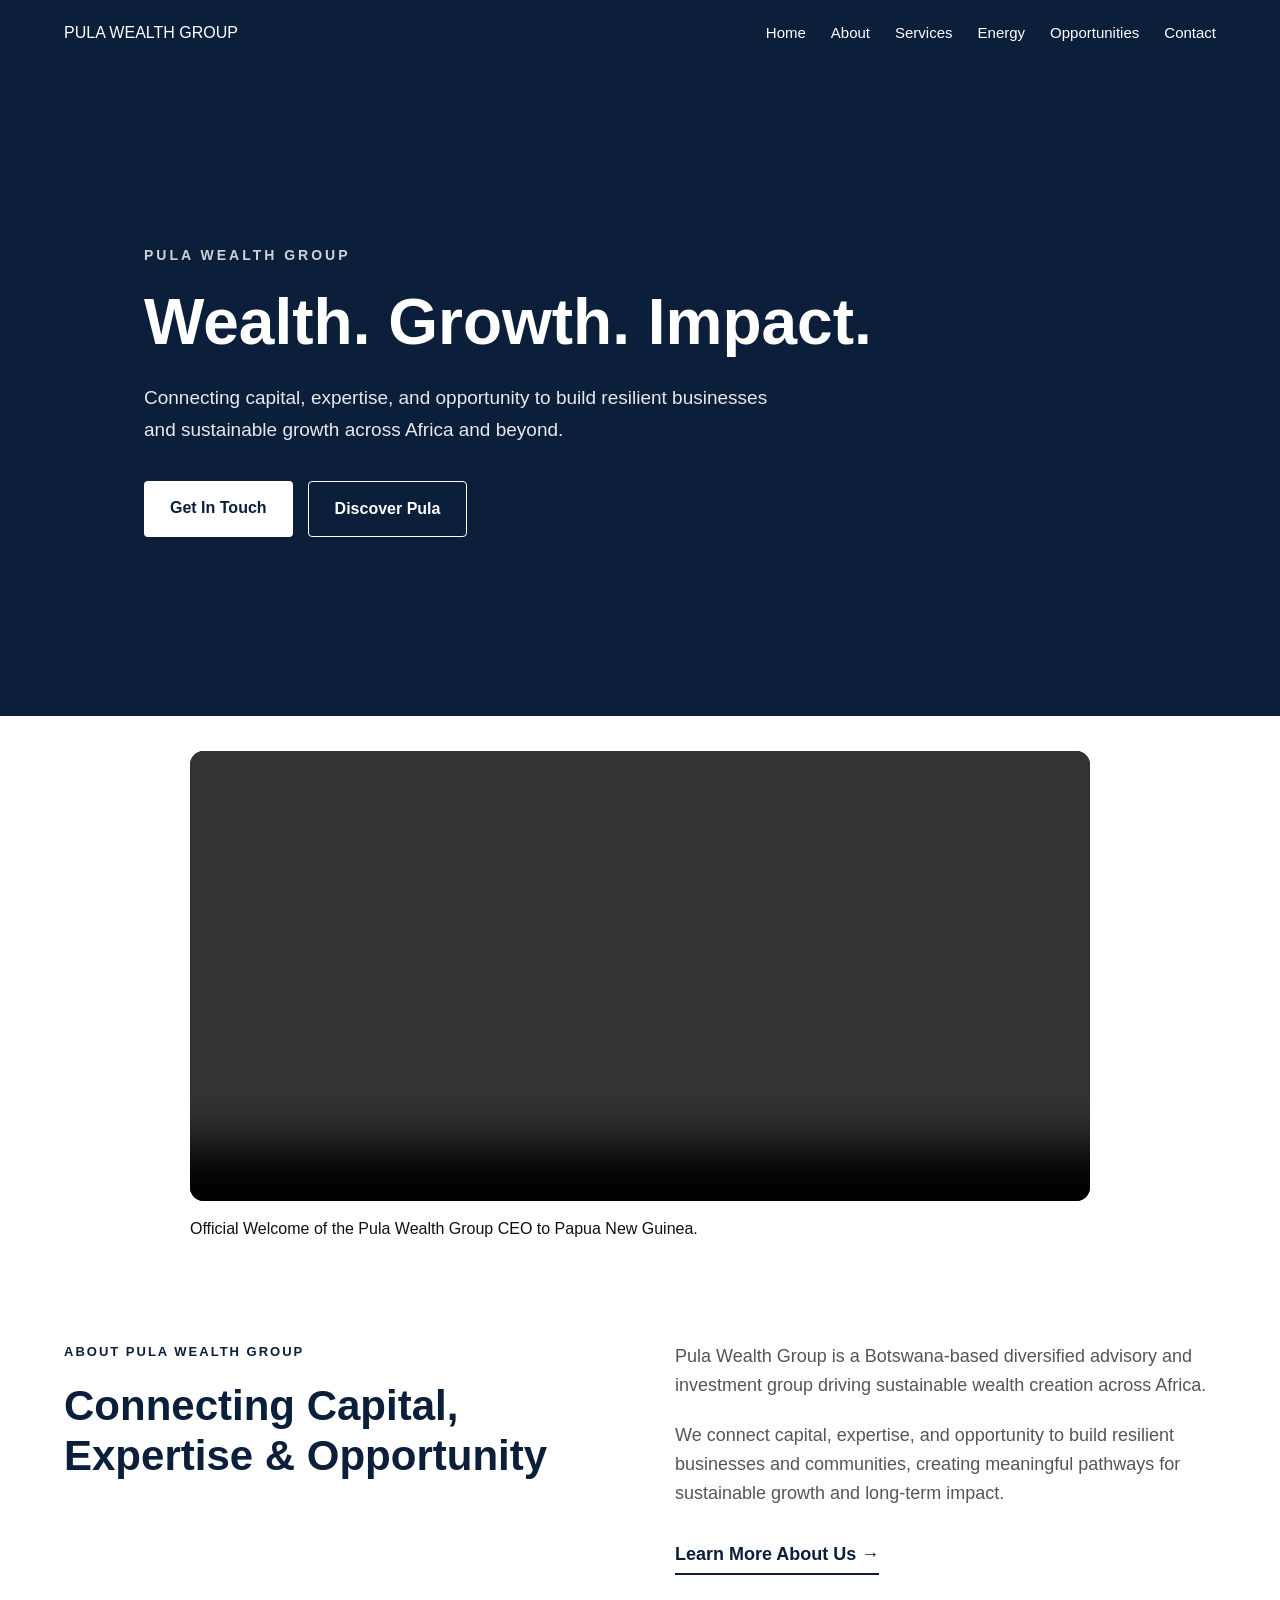
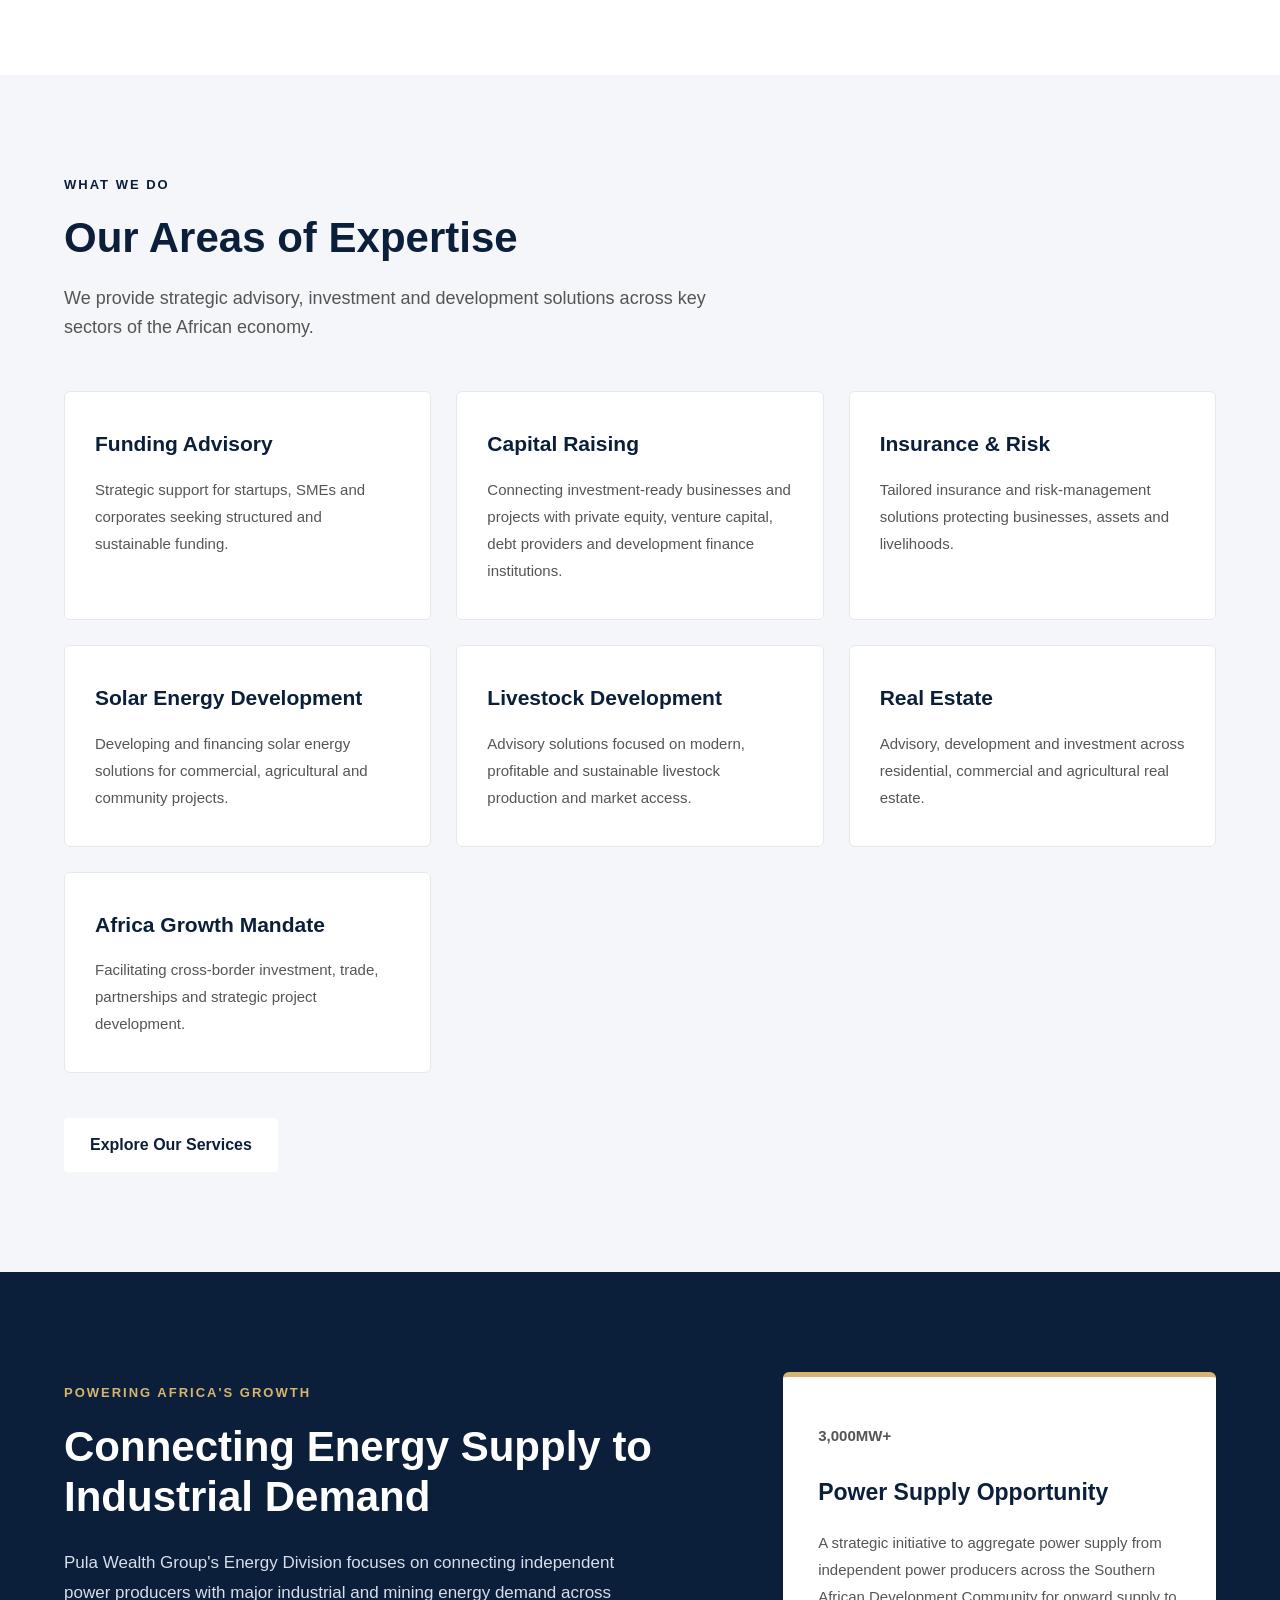
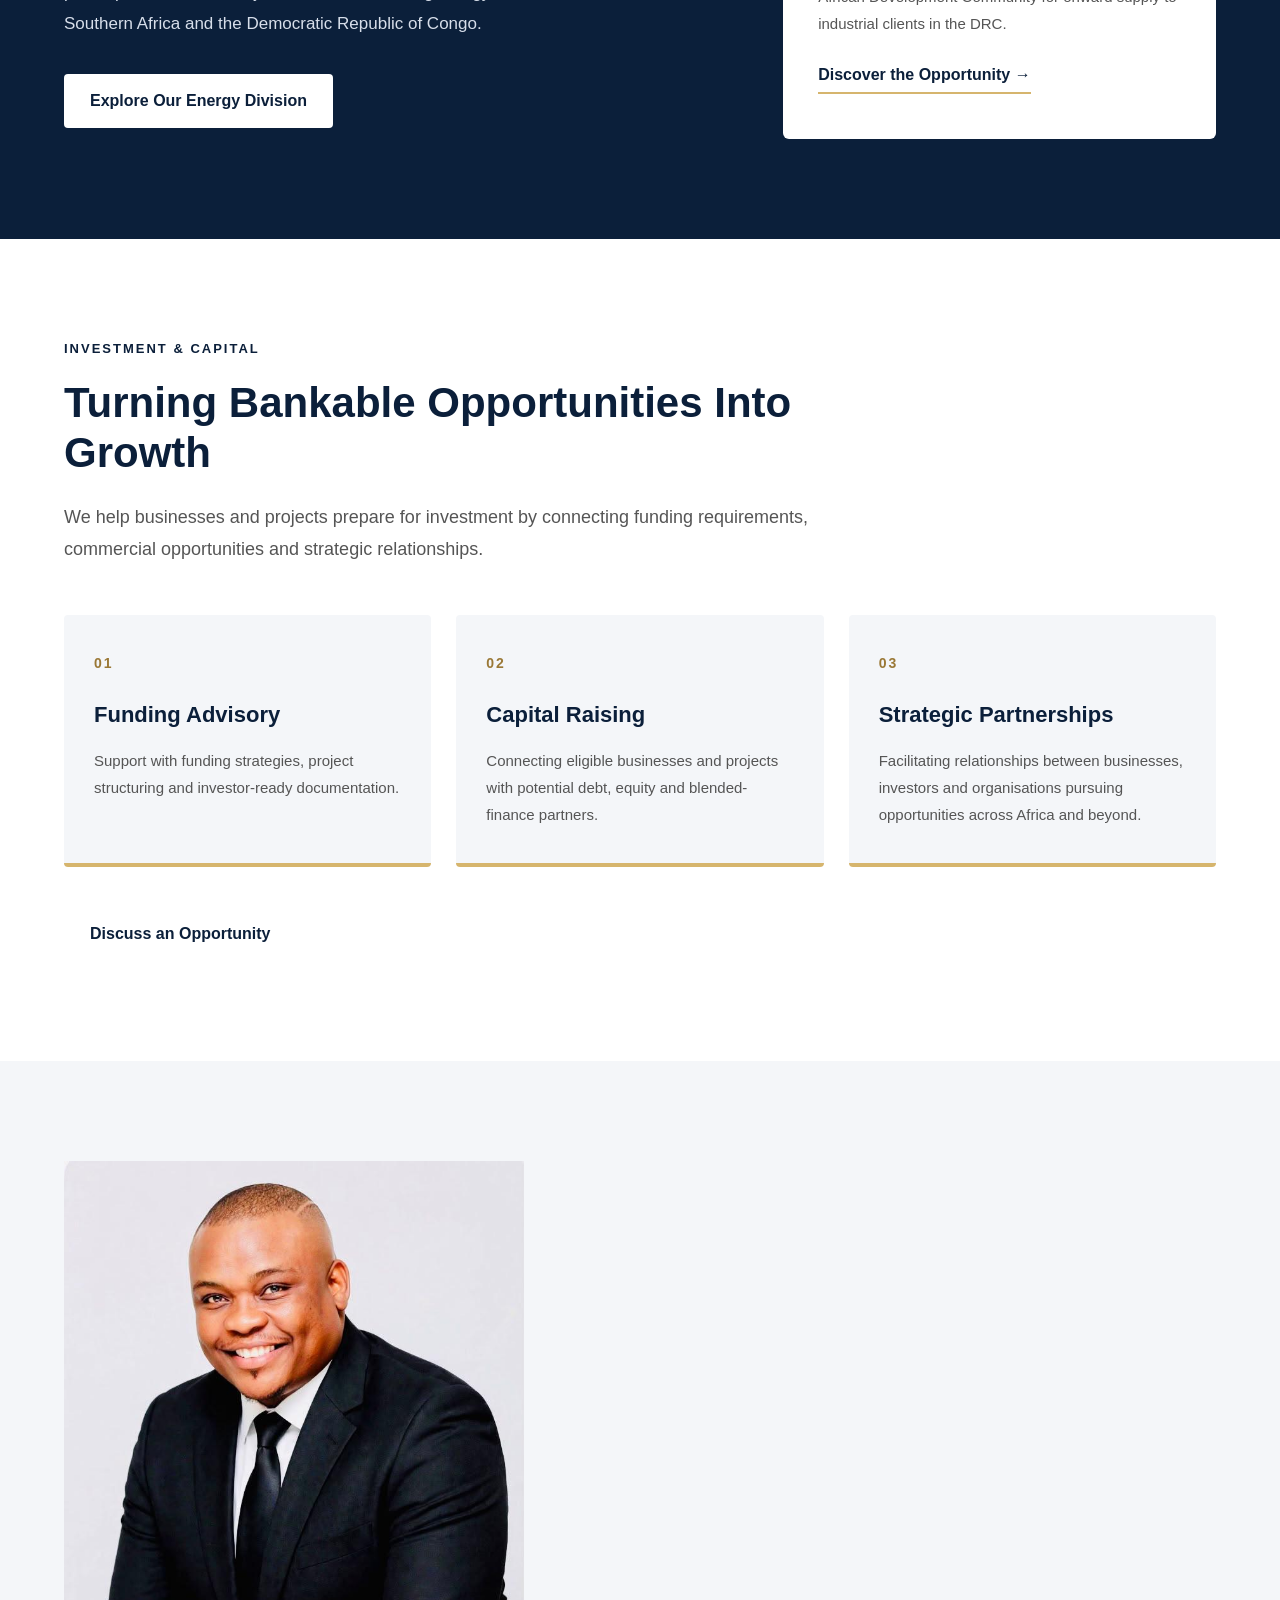
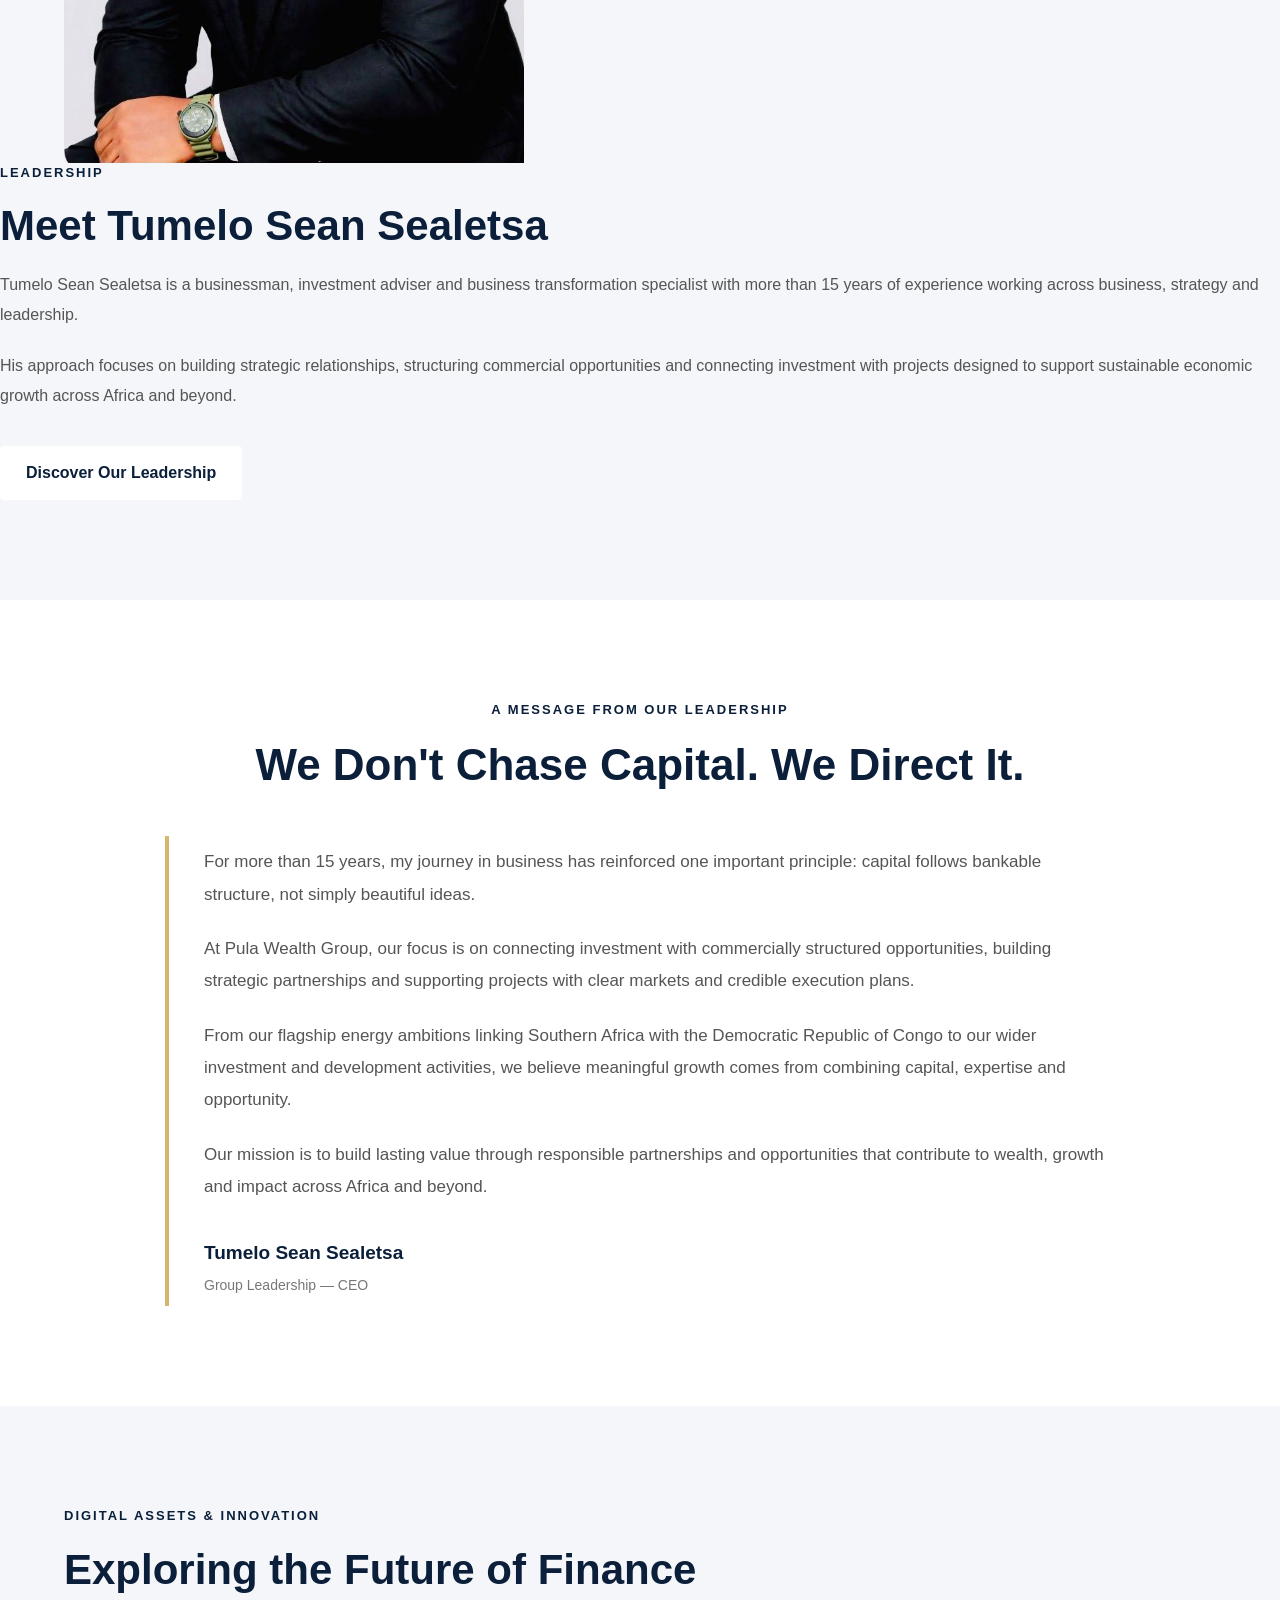
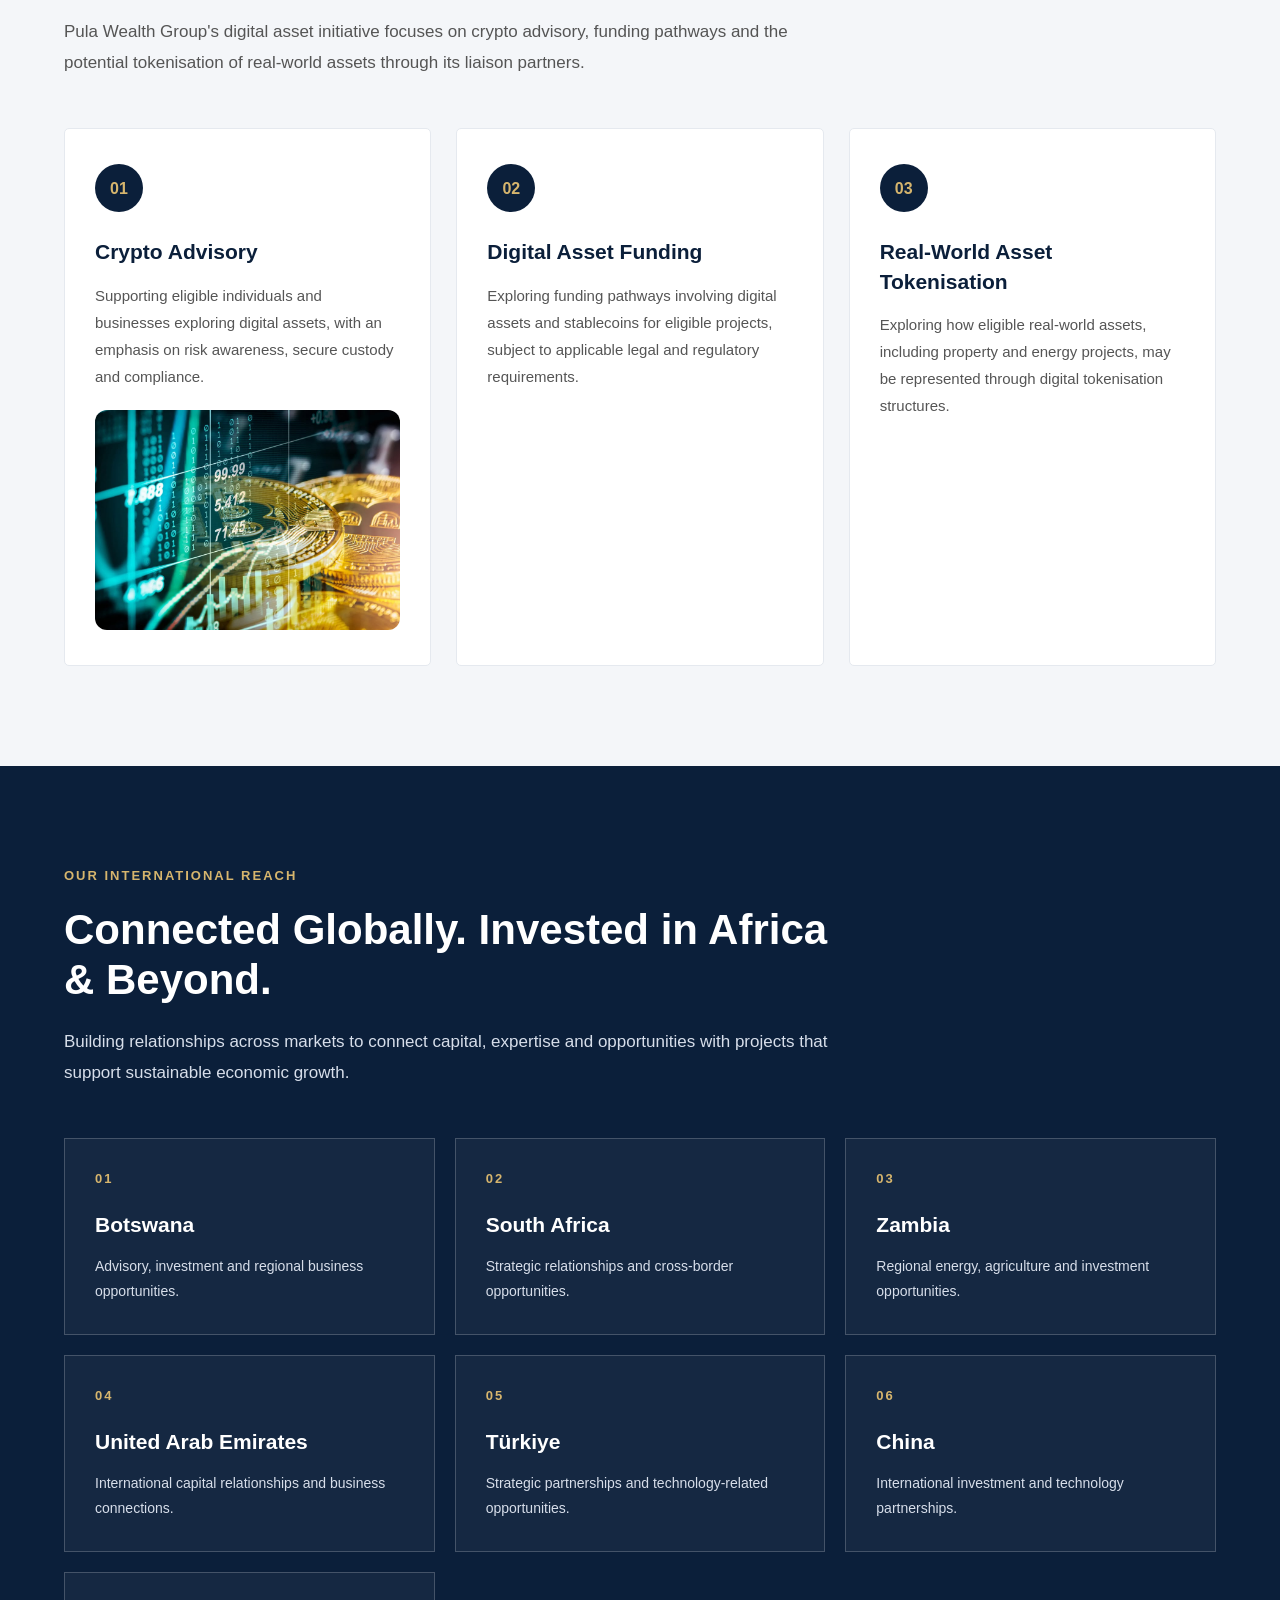
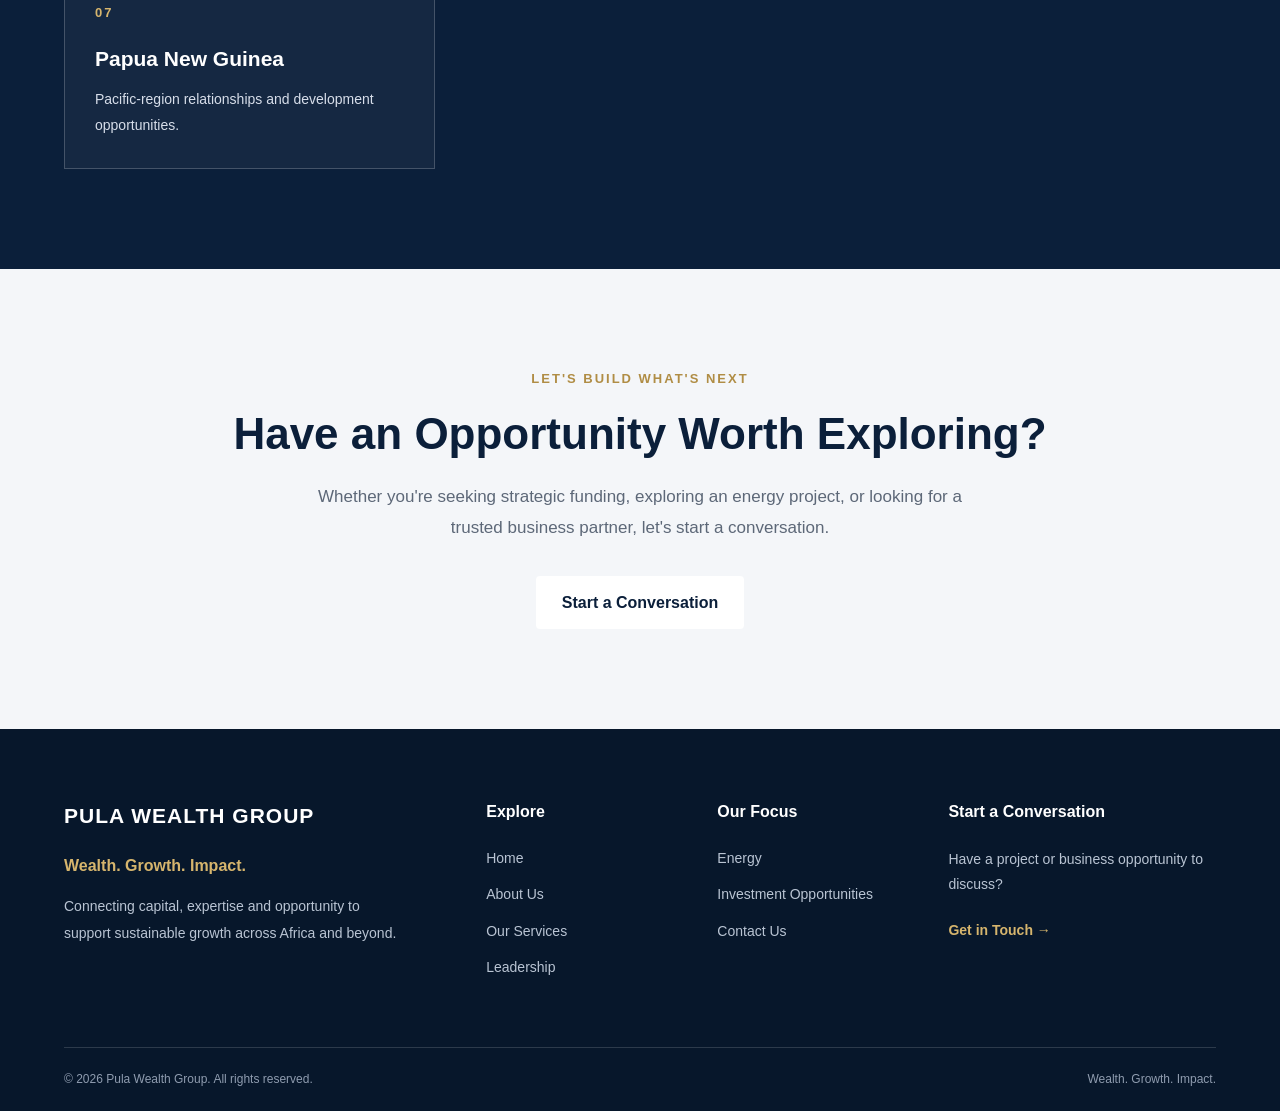
==== commit daf4664b: "Add files via upload" ====
--- a/index.html
+++ b/index.html
@@ -56,6 +56,19 @@
                 </div>
             </section>
 
+            <!-- OFFICIAL WELCOME TO PAPUA NEW GUINEA VIDEO -->
+<div class="about-leadership-video">
+    <video controls playsinline preload="metadata">
+        <source src="videos/video%208.mp4" type="video/mp4">
+        Your browser does not support HTML video.
+    </video>
+
+    <p class="photo-caption">
+        Official Welcome of the Pula Wealth Group CEO
+        to Papua New Guinea.
+    </p>
+</div>
+
                 <section class="intro-section">
 
         <div class="container intro-content">
--- a/css/style.css
+++ b/css/style.css
@@ -2823,7 +2823,7 @@
 overflow: hidden;
 border-radius: 12px;
 background: #e9e6dc;
-aspect-ratio: auto;
+aspect-ratio: 4 / 3;
 box-shadow: 0 15px 35px rgba(16, 40, 32, 0.10);
 }
 
@@ -2885,14 +2885,8 @@
 .about-launch-grid .about-launch-image img {
     display: block;
     width: 100%;
-    height: 100%;
+    min-width: 100%;
     max-width: none;
-    object-fit: cover;
-    object-position: center;
-}
-
-.about-launch-grid .about-launch-image img {
-    width: 100%;
     height: 100%;
     object-fit: cover;
     object-position: center;
@@ -3124,10 +3118,193 @@
     }
 }
 
-
-
-
-
-
-
-
+/* Crypto Advisory Image */
+.crypto-advisory-image {
+    display: block;
+    width: 100%;
+    height: 220px;
+    object-fit: cover;
+    border-radius: 12px;
+    margin-top: 20px;
+}
+
+/* Livestock partnership video */
+.livestock-video {
+    width: 100%;
+    max-width: 100%;
+    margin: 24px 0;
+    min-width: 0;
+}
+.livestock-video video {
+    display: block;
+    width: 100%;
+    max-width: 100%;
+    height: auto;
+    border-radius: 12px;
+    object-fit: contain;
+    background: #000;
+}
+.livestock-video .photo-caption {
+    margin-top: 12px;
+    line-height: 1.6;
+    overflow-wrap: anywhere;
+}
+@media (max-width: 600px) {
+    .livestock-video {
+        margin: 18px 0;
+    }
+    .livestock-video video {
+        border-radius: 8px;
+    }
+}
+
+/* Energy project video */
+.energy-project-video {
+    width: 100%;
+    max-width: 100%;
+    min-width: 0;
+    margin: 20px 0;
+}
+.energy-project-video video {
+    display: block;
+    width: 100%;
+    max-width: 100%;
+    height: auto;
+    border-radius: 12px;
+    background: #000;
+}
+.energy-project-video .photo-caption {
+    margin-top: 12px;
+    line-height: 1.6;
+    overflow-wrap: anywhere;
+}
+@media (max-width: 600px) {
+    .energy-project-video {
+        margin: 16px 0;
+    }
+    .energy-project-video video {
+        border-radius: 8px;
+    }
+}
+
+/* Strategic Relationships - Leadership Photo */
+.about-leadership {
+    padding: 70px 0;
+}
+.about-leadership-figure {
+    width: 100%;
+    max-width: 900px;
+    margin: 35px auto 0;
+}
+.about-leadership-figure img {
+    display: block;
+    width: 100%;
+    height: auto;
+    max-width: 100%;
+    border-radius: 14px;
+    object-fit: cover;
+}
+.about-leadership-figure figcaption {
+    margin-top: 14px;
+    text-align: center;
+    line-height: 1.7;
+    font-size: 0.95rem;
+    overflow-wrap: anywhere;
+}
+@media (max-width: 600px) {
+    .about-leadership {
+        padding: 45px 0;
+    }
+    .about-leadership-figure {
+        margin-top: 24px;
+    }
+    .about-leadership-figure img {
+        border-radius: 9px;
+    }
+    .about-leadership-figure figcaption {
+        font-size: 0.88rem;
+        text-align: left;
+    }
+}
+
+/* Leadership and regional engagement video */
+.about-leadership-video {
+    width: 100%;
+    max-width: 900px;
+    min-width: 0;
+    margin: 35px auto 0;
+}
+
+.about-leadership-video video {
+    display: block;
+    width: 100%;
+    max-width: 100%;
+    height: auto;
+    border-radius: 14px;
+    background: #000;
+}
+
+.about-leadership-video .photo-caption {
+    margin-top: 14px;
+    line-height: 1.7;
+    overflow-wrap: anywhere;
+}
+
+@media (max-width: 600px) {
+    .about-leadership-video {
+        margin-top: 24px;
+    }
+
+    .about-leadership-video video {
+        border-radius: 9px;
+    }
+}
+
+/* Energy news and media coverage */
+.energy-news-section {
+    padding: 70px 0;
+}
+
+.energy-news-video {
+    width: 100%;
+    max-width: 900px;
+    min-width: 0;
+    margin: 35px auto 0;
+}
+
+.energy-news-video video {
+    display: block;
+    width: 100%;
+    max-width: 100%;
+    height: auto;
+    border-radius: 14px;
+    background: #000;
+}
+
+.energy-news-video .photo-caption {
+    margin-top: 14px;
+    line-height: 1.7;
+    overflow-wrap: anywhere;
+}
+
+@media (max-width: 600px) {
+    .energy-news-section {
+        padding: 45px 0;
+    }
+
+    .energy-news-video {
+        margin-top: 24px;
+    }
+
+    .energy-news-video video {
+        border-radius: 9px;
+    }
+}
+
+
+
+
+
+
+
+
